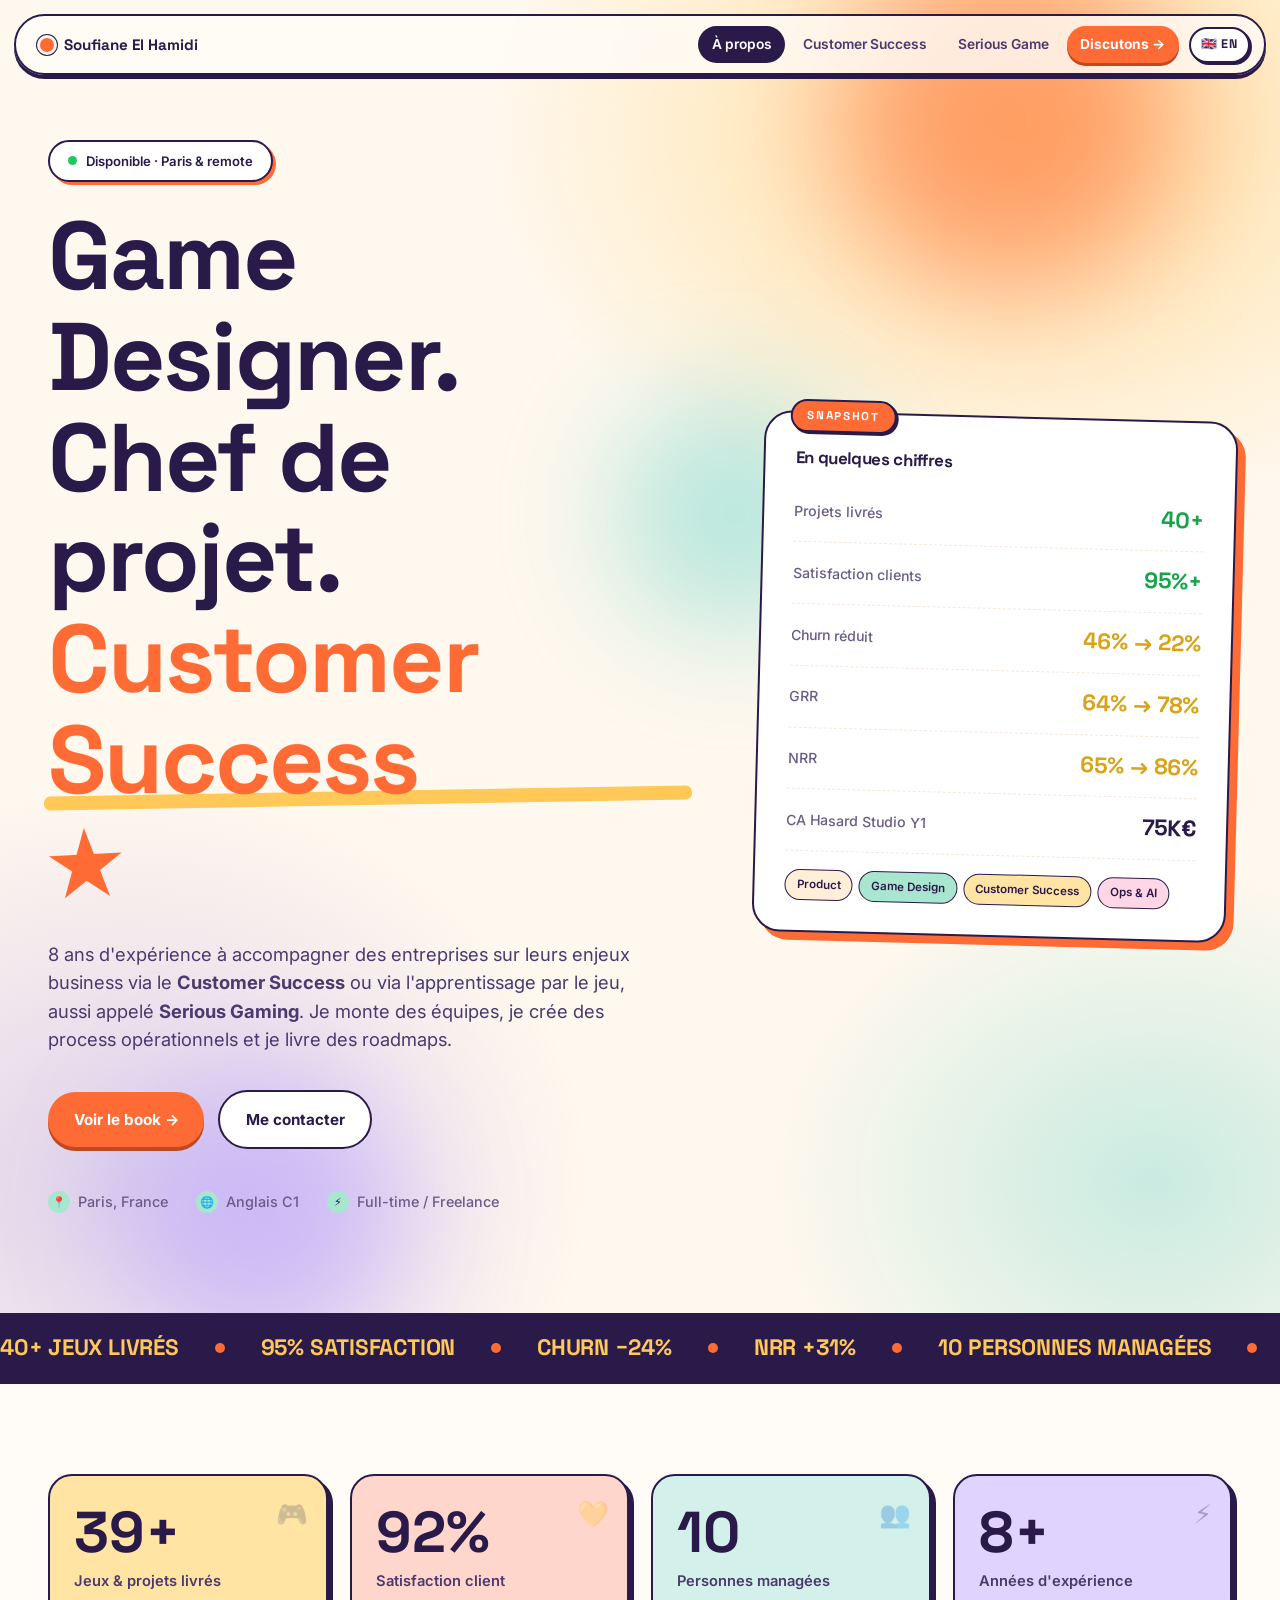
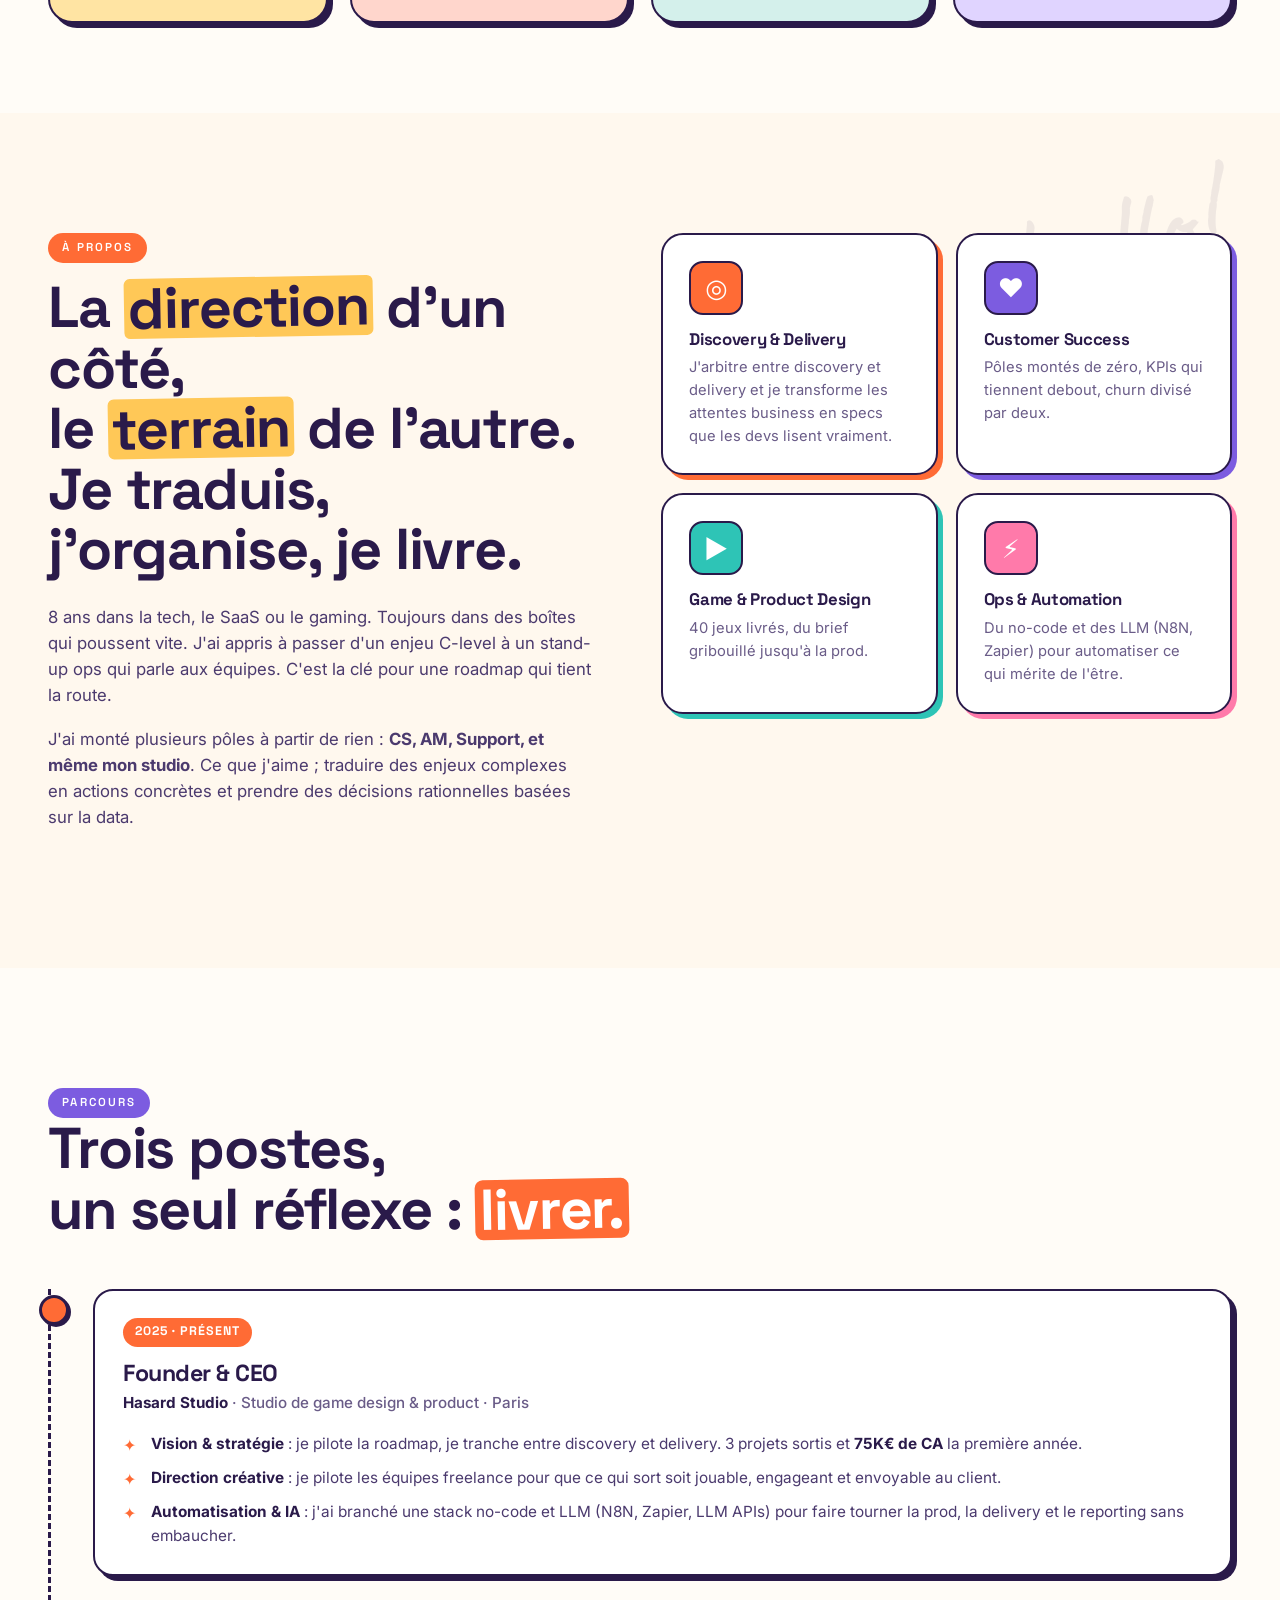
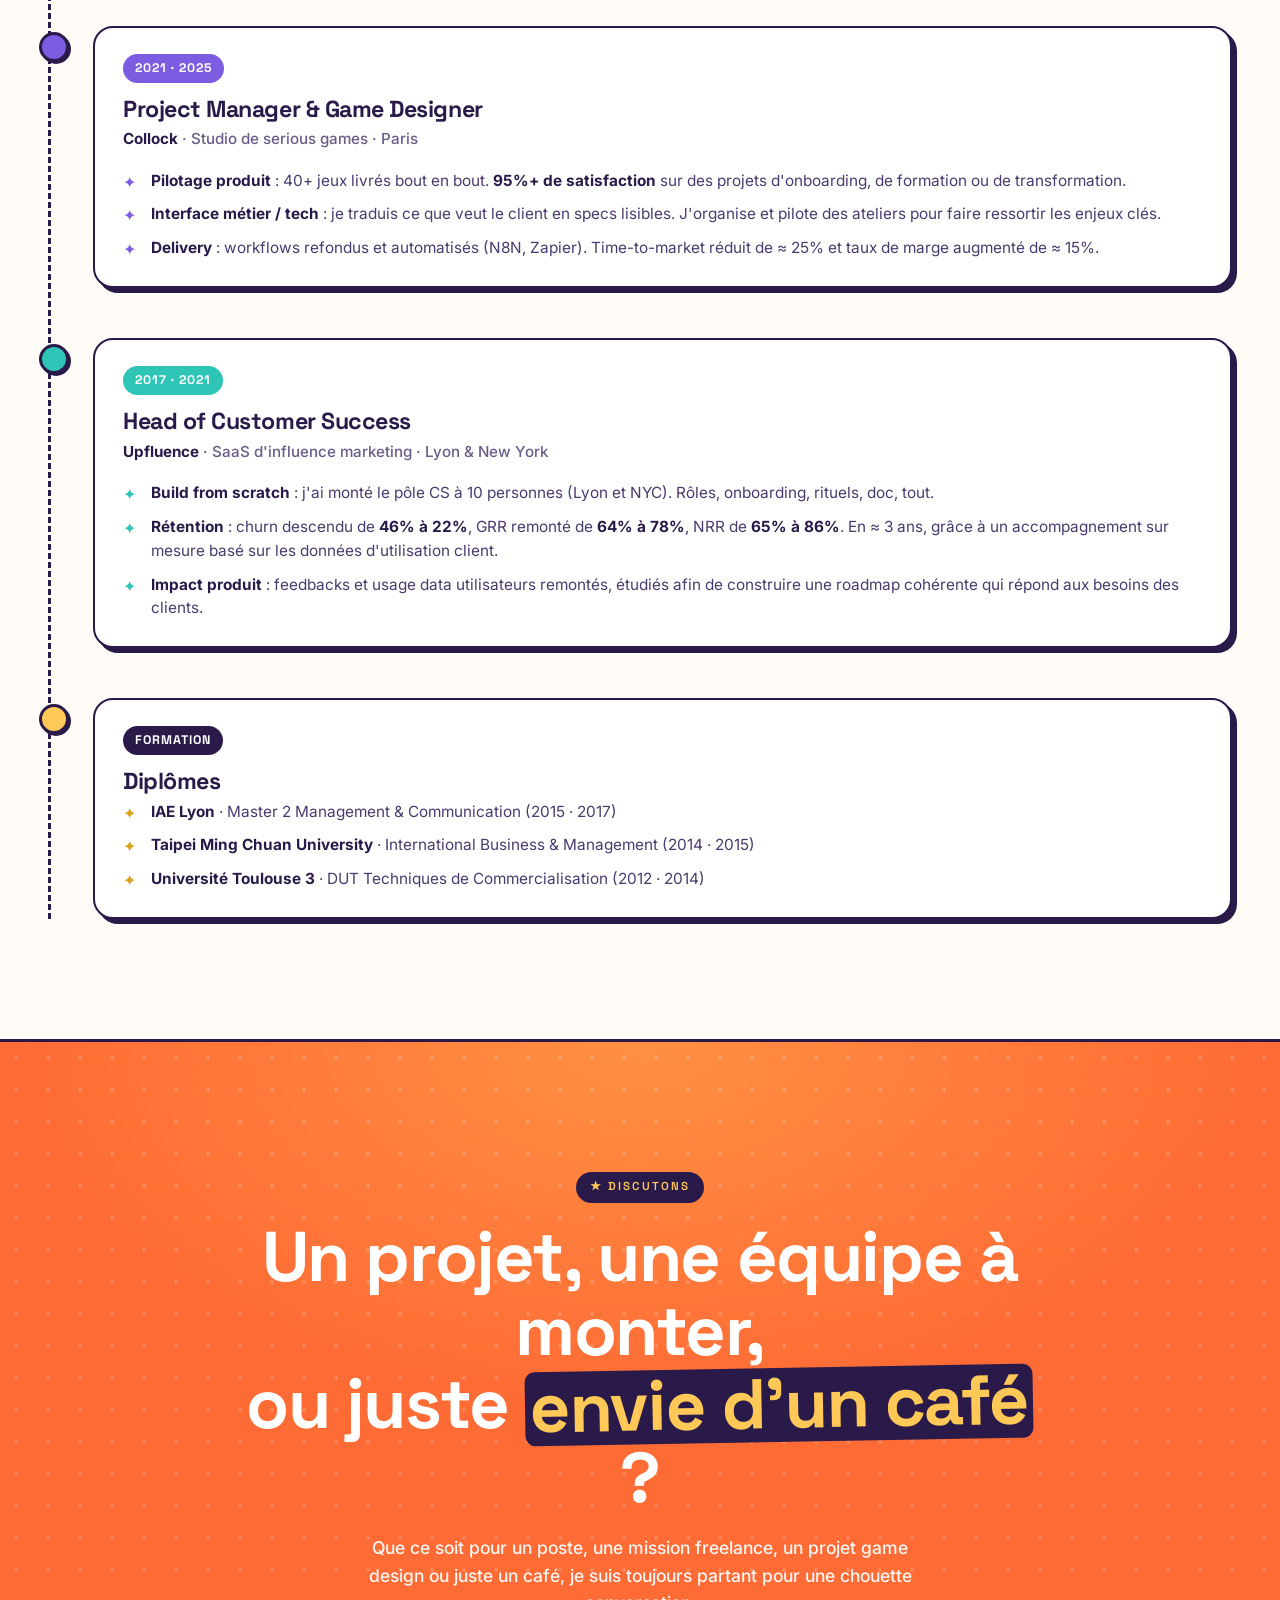
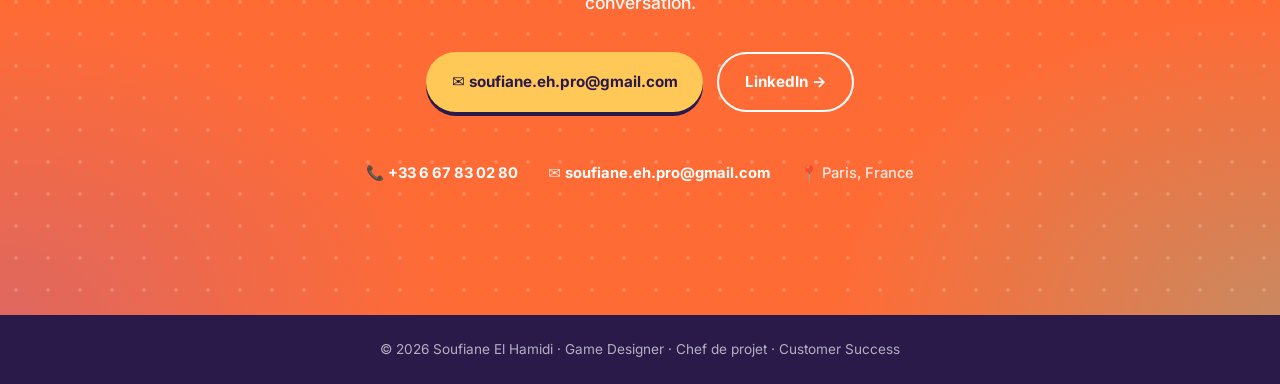
==== index.html @ 29faf833 "first commit" ====
<!doctype html>
<html lang="fr">
<head>
<meta charset="utf-8" />
<meta name="viewport" content="width=device-width,initial-scale=1" />
<title>Soufiane El Hamidi · À propos</title>
<meta name="description" content="8+ ans en environnements tech, SaaS et gaming. Game Designer, Chef de Projet, et expert Customer Success. 40+ jeux livrés, 95%+ de satisfaction." />
<link rel="preconnect" href="https://fonts.googleapis.com">
<link rel="preconnect" href="https://fonts.gstatic.com" crossorigin>
<link href="https://fonts.googleapis.com/css2?family=Space+Grotesk:wght@400;500;600;700&family=Inter:wght@300;400;500;600;700&family=Caveat:wght@500;700&display=swap" rel="stylesheet">
<link rel="stylesheet" href="styles.css">
</head>
<body>

<nav id="nav">
  <a href="index.html" class="nav-logo"><span class="dot"></span> Soufiane El Hamidi</a>
  <button class="nav-burger" id="burger" aria-label="Menu">
    <svg width="22" height="22" viewBox="0 0 24 24" fill="none" stroke="currentColor" stroke-width="2.5" stroke-linecap="round"><path d="M4 6h16M4 12h16M4 18h16"/></svg>
  </button>
  <div class="nav-links" id="navLinks">
    <a class="nav-link active" href="index.html">À propos</a>
    <a class="nav-link" href="customer-success.html">Customer Success</a>
    <a class="nav-link" href="book.html">Serious Game</a>
    <a class="nav-link nav-cta" href="index.html#contact">Discutons →</a>
    <a class="nav-lang" href="en/index.html" title="English version">🇬🇧 EN</a>
  </div>
</nav>

<!-- HERO -->
<section class="hero" id="hero">
  <div class="blob blob-1"></div>
  <div class="blob blob-2"></div>
  <div class="blob blob-3"></div>

  <div class="container">
    <div class="hero-grid">
      <div>
        <span class="badge-live"><span class="pulse"></span> Disponible · Paris &amp; remote</span>
        <h1 class="h-display">
          Game Designer.<br>
          Chef de projet.<br>
          <span class="accent-orange">Customer Success</span> <span class="scribble">★</span>
        </h1>
        <p class="lead">
          8 ans d'expérience à accompagner des entreprises sur leurs enjeux business via le <strong>Customer Success</strong> ou via l'apprentissage par le jeu, aussi appelé <strong>Serious Gaming</strong>.
          Je monte des équipes, je crée des process opérationnels et je livre des roadmaps.
        </p>
        <div class="hero-cta">
          <a class="btn btn-orange" href="book.html">Voir le book →</a>
          <a class="btn btn-ghost" href="#contact">Me contacter</a>
        </div>
        <div class="hero-meta">
          <div><span class="icn">📍</span> Paris, France</div>
          <div><span class="icn">🌐</span> Anglais C1</div>
          <div><span class="icn">⚡</span> Full-time / Freelance</div>
        </div>
      </div>
      <div class="hero-card">
        <span class="ribbon">Snapshot</span>
        <h3>En quelques chiffres</h3>
        <div class="row"><span class="lbl">Projets livrés</span><span class="val">40+</span></div>
        <div class="row"><span class="lbl">Satisfaction clients</span><span class="val">95%+</span></div>
        <div class="row"><span class="lbl">Churn réduit</span><span class="val">46% → 22%</span></div>
        <div class="row"><span class="lbl">GRR</span><span class="val">64% → 78%</span></div>
        <div class="row"><span class="lbl">NRR</span><span class="val">65% → 86%</span></div>
        <div class="row"><span class="lbl">CA Hasard Studio Y1</span><span class="val">75K€</span></div>
        <div class="roles">
          <span>Product</span>
          <span>Game Design</span>
          <span>Customer Success</span>
          <span>Ops &amp; AI</span>
        </div>
      </div>
    </div>
  </div>
</section>

<!-- MARQUEE -->
<div class="marquee">
  <div class="marquee-track">
    <span>40+ JEUX LIVRÉS <span class="dotsep"></span> 95% SATISFACTION <span class="dotsep"></span> CHURN −24% <span class="dotsep"></span> NRR +31% <span class="dotsep"></span> 10 PERSONNES MANAGÉES <span class="dotsep"></span> 75K€ CA Y1 <span class="dotsep"></span></span>
    <span>40+ JEUX LIVRÉS <span class="dotsep"></span> 95% SATISFACTION <span class="dotsep"></span> CHURN −24% <span class="dotsep"></span> NRR +31% <span class="dotsep"></span> 10 PERSONNES MANAGÉES <span class="dotsep"></span> 75K€ CA Y1 <span class="dotsep"></span></span>
  </div>
</div>

<!-- STATS -->
<section class="stats">
  <div class="container">
    <div class="stats-grid">
      <div class="stat reveal">
        <div class="ico-deco">🎮</div>
        <div class="num" data-num="40" data-suffix="+">0</div>
        <div class="lbl">Jeux &amp; projets livrés</div>
      </div>
      <div class="stat reveal">
        <div class="ico-deco">💛</div>
        <div class="num" data-num="95" data-suffix="%">0</div>
        <div class="lbl">Satisfaction client</div>
      </div>
      <div class="stat reveal">
        <div class="ico-deco">👥</div>
        <div class="num" data-num="10">0</div>
        <div class="lbl">Personnes managées</div>
      </div>
      <div class="stat reveal">
        <div class="ico-deco">⚡</div>
        <div class="num" data-num="8" data-suffix="+">0</div>
        <div class="lbl">Années d'expérience</div>
      </div>
    </div>
  </div>
</section>

<!-- ABOUT -->
<section class="about" id="about">
  <div class="shape-deco">hello!</div>
  <div class="container">
    <div class="about-grid">
      <div class="reveal">
        <span class="eyebrow orange">À propos</span>
        <h2 class="h-section">La <span class="hl">direction</span> d'un côté,<br>le <span class="hl">terrain</span> de l'autre. Je traduis, j'organise, je livre.</h2>
        <p>
          8 ans dans la tech, le SaaS ou le gaming. Toujours dans des boîtes qui poussent vite.
          J'ai appris à passer d'un enjeu C-level à un stand-up ops qui parle aux équipes.
          C'est la clé pour une roadmap qui tient la route.
        </p>
        <p>
          J'ai monté plusieurs pôles à partir de rien : <strong>CS, AM, Support, et même mon studio</strong>.
          Ce que j'aime ; traduire des enjeux complexes en actions concrètes et prendre des décisions rationnelles basées sur la data.
        </p>
      </div>
      <div class="about-cards reveal">
        <div class="about-card">
          <div class="icn-wrap">◎</div>
          <h4>Discovery &amp; Delivery</h4>
          <p>J'arbitre entre discovery et delivery et je transforme les attentes business en specs que les devs lisent vraiment.</p>
        </div>
        <div class="about-card">
          <div class="icn-wrap">♥</div>
          <h4>Customer Success</h4>
          <p>Pôles montés de zéro, KPIs qui tiennent debout, churn divisé par deux.</p>
        </div>
        <div class="about-card">
          <div class="icn-wrap">▶</div>
          <h4>Game &amp; Product Design</h4>
          <p>40 jeux livrés, du brief gribouillé jusqu'à la prod.</p>
        </div>
        <div class="about-card">
          <div class="icn-wrap">⚡</div>
          <h4>Ops &amp; Automation</h4>
          <p>Du no-code et des LLM (N8N, Zapier) pour automatiser ce qui mérite de l'être.</p>
        </div>
      </div>
    </div>
  </div>
</section>

<!-- PARCOURS -->
<section class="xp" id="xp">
  <div class="container">
    <span class="eyebrow purple">Parcours</span>
    <h2 class="h-section">Trois postes,<br>un seul réflexe : <span class="hl">livrer.</span></h2>

    <div class="timeline" style="margin-top:50px">
      <div class="tl-item reveal">
        <div class="tl-card">
          <div class="date">2025 · Présent</div>
          <h3>Founder &amp; CEO</h3>
          <div class="company"><strong>Hasard Studio</strong> · Studio de game design &amp; product · Paris</div>
          <ul class="tl-bullets">
            <li><strong>Vision &amp; stratégie</strong> : je pilote la roadmap, je tranche entre discovery et delivery. 3 projets sortis et <strong>75K€ de CA</strong> la première année.</li>
            <li><strong>Direction créative</strong> : je pilote les équipes freelance pour que ce qui sort soit jouable, engageant et envoyable au client.</li>
            <li><strong>Automatisation &amp; IA</strong> : j'ai branché une stack no-code et LLM (N8N, Zapier, LLM APIs) pour faire tourner la prod, la delivery et le reporting sans embaucher.</li>
          </ul>
        </div>
      </div>

      <div class="tl-item reveal">
        <div class="tl-card">
          <div class="date">2021 · 2025</div>
          <h3>Project Manager &amp; Game Designer</h3>
          <div class="company"><strong>Collock</strong> · Studio de serious games · Paris</div>
          <ul class="tl-bullets">
            <li><strong>Pilotage produit</strong> : 40+ jeux livrés bout en bout. <strong>95%+ de satisfaction</strong> sur des projets d'onboarding, de formation ou de transformation.</li>
            <li><strong>Interface métier / tech</strong> : je traduis ce que veut le client en specs lisibles. J'organise et pilote des ateliers pour faire ressortir les enjeux clés.</li>
            <li><strong>Delivery</strong> : workflows refondus et automatisés (N8N, Zapier). Time-to-market réduit de ≈ 25% et taux de marge augmenté de ≈ 15%.</li>
          </ul>
        </div>
      </div>

      <div class="tl-item reveal">
        <div class="tl-card">
          <div class="date">2017 · 2021</div>
          <h3>Head of Customer Success</h3>
          <div class="company"><strong>Upfluence</strong> · SaaS d'influence marketing · Lyon &amp; New York</div>
          <ul class="tl-bullets">
            <li><strong>Build from scratch</strong> : j'ai monté le pôle CS à 10 personnes (Lyon et NYC). Rôles, onboarding, rituels, doc, tout.</li>
            <li><strong>Rétention</strong> : churn descendu de <strong>46% à 22%</strong>, GRR remonté de <strong>64% à 78%</strong>, NRR de <strong>65% à 86%</strong>. En ≈ 3 ans, grâce à un accompagnement sur mesure basé sur les données d'utilisation client.</li>
            <li><strong>Impact produit</strong> : feedbacks et usage data utilisateurs remontés, étudiés afin de construire une roadmap cohérente qui répond aux besoins des clients.</li>
          </ul>
        </div>
      </div>

      <div class="tl-item reveal">
        <div class="tl-card">
          <div class="date">Formation</div>
          <h3>Diplômes</h3>
          <ul class="tl-bullets">
            <li><strong>IAE Lyon</strong> · Master 2 Management &amp; Communication (2015 · 2017)</li>
            <li><strong>Taipei Ming Chuan University</strong> · International Business &amp; Management (2014 · 2015)</li>
            <li><strong>Université Toulouse 3</strong> · DUT Techniques de Commercialisation (2012 · 2014)</li>
          </ul>
        </div>
      </div>
    </div>
  </div>
</section>

<!-- DISCUTONS -->
<section class="contact" id="contact">
  <div class="container">
    <span class="eyebrow">★ Discutons</span>
    <h2>Un projet, une équipe à monter,<br>ou juste <span class="accent">envie d'un café</span> ?</h2>
    <p>
      Que ce soit pour un poste, une mission freelance, un projet game design ou juste un café, je suis toujours partant pour une chouette conversation.
    </p>
    <div class="contact-actions">
      <a class="btn btn-yellow" href="mailto:soufiane.eh.pro@gmail.com">✉ soufiane.eh.pro@gmail.com</a>
      <a class="btn btn-ghost" href="https://linkedin.com/in/soufianeelhamidi" target="_blank" rel="noopener">LinkedIn →</a>
    </div>
    <div class="contact-info">
      <div>📞 <a href="tel:+33667830280">+33 6 67 83 02 80</a></div>
      <div>✉ <a href="mailto:soufiane.eh.pro@gmail.com">soufiane.eh.pro@gmail.com</a></div>
      <div>📍 Paris, France</div>
    </div>
  </div>
</section>

<footer>
  © 2026 Soufiane El Hamidi · Game Designer · Chef de projet · Customer Success
</footer>

<script src="main.js"></script>
</body>
</html>
---- styles.css ----
:root{
  --orange:#FF6B35;
  --orange-soft:#FF9558;
  --coral:#FF7AAA;
  --yellow:#FFC857;
  --yellow-soft:#FFE4A3;
  --yellow-deep:#D9A317;
  --teal:#2EC4B6;
  --teal-bright:#4ECDC4;
  --green:#22C55E;
  --green-deep:#16A34A;
  --purple:#7C5CE0;
  --purple-soft:#B49EFF;
  --mint:#A8E6CF;
  --ink:#2A1A4A;
  --ink-2:#4B3A6E;
  --ink-3:#6A5C88;
  --cream:#FFF8EE;
  --cream-2:#FFEFD8;
  --paper:#FFFCF7;
  --line:#F2E8D8;
  --shadow-sm:0 6px 20px -8px rgba(255,107,53,.25);
  --shadow:0 24px 60px -18px rgba(124,92,224,.28);
  --shadow-lg:0 40px 90px -20px rgba(42,26,74,.18);
  --radius:22px;
}
*{box-sizing:border-box}
html,body{margin:0;padding:0}
html{scroll-behavior:smooth}
body{
  font-family:'Inter',system-ui,sans-serif;
  background:var(--cream);
  color:var(--ink);
  line-height:1.55;
  overflow-x:hidden;
}
img{max-width:100%;display:block}
a{color:inherit;text-decoration:none}
h1,h2,h3,h4{font-family:'Space Grotesk',sans-serif;font-weight:700;letter-spacing:-.02em;line-height:1.05;margin:0}
.h-display{font-size:clamp(2.6rem,7.5vw,6rem);font-weight:700}
.h-section{font-size:clamp(2rem,4.6vw,3.6rem);font-weight:700}
.handwritten{font-family:'Caveat',cursive;font-weight:700;letter-spacing:0}
.eyebrow{
  display:inline-flex;align-items:center;gap:.55rem;
  padding:.4rem .9rem;border-radius:999px;
  background:var(--ink);color:var(--yellow);
  font-family:'Space Grotesk',sans-serif;font-weight:600;
  font-size:.72rem;letter-spacing:.18em;text-transform:uppercase;
}
.eyebrow.orange{background:var(--orange);color:#fff}
.eyebrow.teal{background:var(--teal);color:#fff}
.eyebrow.purple{background:var(--purple);color:#fff}
.eyebrow.green{background:var(--green);color:#fff}
.container{max-width:1240px;margin:0 auto;padding:0 28px;position:relative}
section{padding:120px 0;position:relative}
.btn{
  display:inline-flex;align-items:center;gap:.6rem;
  padding:1rem 1.6rem;border-radius:999px;
  font-weight:700;font-size:.95rem;
  transition:transform .25s cubic-bezier(.34,1.56,.64,1),box-shadow .25s;
  cursor:pointer;border:none;font-family:inherit;
}
.btn-primary{background:var(--ink);color:#fff}
.btn-primary:hover{transform:translate(-2px,-3px);box-shadow:6px 6px 0 var(--orange)}
.btn-orange{background:var(--orange);color:#fff;box-shadow:0 4px 0 #C04A1F}
.btn-orange:hover{transform:translateY(-3px);box-shadow:0 7px 0 #C04A1F}
.btn-yellow{background:var(--yellow);color:var(--ink);box-shadow:0 4px 0 #D9A636}
.btn-yellow:hover{transform:translateY(-3px);box-shadow:0 7px 0 #D9A636}
.btn-ghost{background:#fff;border:2px solid var(--ink);color:var(--ink)}
.btn-ghost:hover{background:var(--ink);color:#fff;transform:translate(-2px,-3px);box-shadow:6px 6px 0 var(--yellow)}

/* === NAV === */
nav{
  position:fixed;top:14px;left:14px;right:14px;z-index:50;
  display:flex;justify-content:space-between;align-items:center;
  padding:10px 14px 10px 24px;
  background:rgba(255,252,247,.8);
  backdrop-filter:blur(14px);
  border:2px solid var(--ink);
  border-radius:999px;
  box-shadow:0 4px 0 var(--ink);
  transition:all .25s ease;
}
.nav-logo{
  display:flex;align-items:center;gap:.6rem;
  font-family:'Space Grotesk',sans-serif;font-weight:700;font-size:.95rem;
  color:var(--ink);
}
.nav-logo .dot{
  width:14px;height:14px;border-radius:50%;
  background:var(--orange);
  box-shadow:0 0 0 3px var(--cream),0 0 0 4px var(--ink);
  animation:wobble 3s ease-in-out infinite;
}
@keyframes wobble{0%,100%{transform:rotate(0)}50%{transform:rotate(20deg) scale(1.1)}}
.nav-links{display:flex;gap:4px;align-items:center}
.nav-link{
  color:var(--ink-2);font-size:.86rem;font-weight:600;
  padding:.5rem .85rem;border-radius:999px;transition:all .2s;
}
.nav-link:hover{color:var(--ink);background:var(--yellow-soft)}
.nav-link.active{background:var(--ink);color:#fff}
.nav-link.active:hover{background:var(--ink);color:#fff}
.nav-cta{
  background:var(--orange) !important;color:#fff !important;
  box-shadow:0 3px 0 #C04A1F;font-weight:700;
}
.nav-cta:hover{transform:translateY(-2px);box-shadow:0 5px 0 #C04A1F;background:var(--orange) !important}
.nav-lang{
  margin-left:6px;padding:.4rem .65rem;border-radius:999px;
  background:#fff;border:2px solid var(--ink);
  font-family:'Space Grotesk',sans-serif;font-size:.78rem;font-weight:700;color:var(--ink);
  display:inline-flex;align-items:center;gap:.35rem;
  box-shadow:2px 2px 0 var(--ink);
  transition:all .2s ease;letter-spacing:.05em;
}
.nav-lang:hover{transform:translate(-1px,-2px);box-shadow:3px 3px 0 var(--ink);background:var(--yellow)}
.nav-burger{display:none;background:var(--yellow);border:2px solid var(--ink);color:var(--ink);cursor:pointer;padding:6px 8px;border-radius:10px}
@media(max-width:920px){
  .nav-links{
    position:absolute;top:calc(100% + 10px);left:0;right:0;
    background:#fff;flex-direction:column;align-items:stretch;
    padding:14px;gap:4px;border:2px solid var(--ink);border-radius:20px;
    transform:translateY(-12px);opacity:0;pointer-events:none;
    transition:all .25s ease;box-shadow:0 4px 0 var(--ink);
  }
  .nav-links.open{transform:none;opacity:1;pointer-events:auto}
  .nav-burger{display:block}
}

/* === HERO === */
.hero{
  min-height:100vh;
  background:
    radial-gradient(ellipse 70% 50% at 80% 10%,rgba(255,200,87,.55),transparent 60%),
    radial-gradient(ellipse 60% 50% at 10% 90%,rgba(124,92,224,.25),transparent 60%),
    radial-gradient(ellipse 50% 40% at 90% 90%,rgba(78,205,196,.3),transparent 60%),
    var(--cream);
  display:flex;align-items:center;
  position:relative;overflow:hidden;
  padding:140px 0 100px;
}
.hero.compact{min-height:auto;padding:160px 0 80px}
.hero .blob{
  position:absolute;border-radius:50%;
  filter:blur(60px);opacity:.55;
  animation:floatY 12s ease-in-out infinite;
}
.hero .blob-1{width:340px;height:340px;background:var(--orange);top:-50px;right:8%}
.hero .blob-2{width:280px;height:280px;background:var(--purple-soft);bottom:-40px;left:10%;animation-delay:-6s}
.hero .blob-3{width:240px;height:240px;background:var(--teal-bright);top:30%;left:48%;animation-delay:-3s;opacity:.4}
@keyframes floatY{0%,100%{transform:translate(0,0) scale(1)}50%{transform:translate(30px,-40px) scale(1.1)}}

.hero-grid{
  display:grid;grid-template-columns:1.35fr 1fr;gap:70px;align-items:center;
  position:relative;z-index:2;
}
.hero-narrow{position:relative;z-index:2;max-width:780px}
.hero-narrow h1{margin:18px 0 22px}
.badge-live{
  display:inline-flex;align-items:center;gap:.6rem;
  padding:.55rem 1.1rem;border-radius:999px;
  background:#fff;border:2px solid var(--ink);
  font-size:.82rem;font-weight:600;color:var(--ink);
  box-shadow:3px 3px 0 var(--orange);
}
.badge-live .pulse{
  width:9px;height:9px;border-radius:50%;background:#22C55E;
  box-shadow:0 0 0 0 rgba(34,197,94,.7);animation:pulse 2s infinite;
}
@keyframes pulse{
  0%{box-shadow:0 0 0 0 rgba(34,197,94,.7)}
  70%{box-shadow:0 0 0 12px rgba(34,197,94,0)}
  100%{box-shadow:0 0 0 0 rgba(34,197,94,0)}
}
.hero h1{margin:24px 0 28px;color:var(--ink)}
.hero h1 .accent-orange{color:var(--orange);position:relative;display:inline-block}
.hero h1 .accent-orange::after{
  content:"";position:absolute;left:-4px;right:-4px;bottom:6px;height:14px;
  background:var(--yellow);z-index:-1;border-radius:6px;
  transform:rotate(-1deg);
}
.hero h1 .accent-teal{color:var(--teal);position:relative;display:inline-block}
.hero h1 .accent-teal::after{
  content:"";position:absolute;left:-4px;right:-4px;bottom:6px;height:14px;
  background:var(--mint);z-index:-1;border-radius:6px;transform:rotate(-1deg);
}
.hero h1 .accent-purple{
  background:linear-gradient(120deg,var(--purple),var(--coral));
  -webkit-background-clip:text;background-clip:text;color:transparent;
}
.hero h1 .scribble{
  display:inline-block;font-family:'Caveat',cursive;font-weight:700;
  color:var(--orange);transform:rotate(-3deg);font-size:.85em;
}
.hero p.lead{
  font-size:1.15rem;color:var(--ink-2);max-width:600px;margin:0 0 36px;
  font-weight:400;
}
.hero-cta{display:flex;gap:14px;flex-wrap:wrap;align-items:center}
.hero-meta{
  margin-top:42px;display:flex;gap:28px;flex-wrap:wrap;
  color:var(--ink-3);font-size:.9rem;font-weight:500;
}
.hero-meta div{display:flex;align-items:center;gap:.5rem}
.hero-meta .icn{
  width:22px;height:22px;border-radius:50%;
  display:inline-flex;align-items:center;justify-content:center;
  background:var(--mint);color:var(--ink);font-size:.7rem;
}

.hero-card{
  position:relative;
  background:#fff;
  border:2.5px solid var(--ink);
  border-radius:28px;padding:30px;
  box-shadow:8px 8px 0 var(--orange);
  transform:rotate(1.5deg);
  transition:transform .35s ease;
}
.hero-card:hover{transform:rotate(0deg) translateY(-4px)}
.hero-card .ribbon{
  position:absolute;top:-14px;left:24px;
  background:var(--orange);color:#fff;
  padding:.35rem .9rem;border-radius:999px;
  font-family:'Space Grotesk',sans-serif;font-weight:700;font-size:.72rem;
  letter-spacing:.15em;text-transform:uppercase;
  border:2px solid var(--ink);
  box-shadow:2px 2px 0 var(--ink);
}
.hero-card h3{color:var(--ink);font-size:1.05rem;margin-bottom:14px;margin-top:6px}
.hero-card .row{
  display:flex;justify-content:space-between;align-items:center;
  padding:13px 0;border-bottom:1.5px dashed var(--line);
}
.hero-card .row:last-child{border-bottom:none}
.hero-card .row .lbl{color:var(--ink-3);font-size:.88rem;font-weight:500}
.hero-card .row .val{
  font-family:'Space Grotesk',sans-serif;font-weight:700;font-size:1.4rem;
  color:var(--ink);
}
/* Snapshot rows: 3=Projets(green), 4=Satisfaction(green), 5=Churn(yellow), 6=GRR(yellow), 7=NRR(yellow), 8=CA(ink) */
.hero-card .row:nth-child(3) .val{color:var(--green-deep)}
.hero-card .row:nth-child(4) .val{color:var(--green-deep)}
.hero-card .row:nth-child(5) .val{color:var(--yellow-deep)}
.hero-card .row:nth-child(6) .val{color:var(--yellow-deep)}
.hero-card .row:nth-child(7) .val{color:var(--yellow-deep)}
.hero-card .row:nth-child(8) .val{color:var(--ink)}
.hero-card .roles{
  display:flex;flex-wrap:wrap;gap:6px;margin-top:18px;
}
.hero-card .roles span{
  font-size:.72rem;padding:.35rem .7rem;border-radius:999px;
  background:var(--cream-2);color:var(--ink);font-weight:600;
  border:1.5px solid var(--ink);
}
.hero-card .roles span:nth-child(2){background:var(--mint)}
.hero-card .roles span:nth-child(3){background:var(--yellow-soft)}
.hero-card .roles span:nth-child(4){background:#FFD6E5}

@media(max-width:880px){
  .hero-grid{grid-template-columns:1fr;gap:50px}
  .hero-card{transform:none}
}

/* === MARQUEE === */
.marquee{
  background:var(--ink);color:var(--yellow);
  border-top:2.5px solid var(--ink);border-bottom:2.5px solid var(--ink);
  overflow:hidden;padding:16px 0;
  font-family:'Space Grotesk',sans-serif;font-weight:700;font-size:1.4rem;
  letter-spacing:-.01em;
}
.marquee-track{
  display:flex;gap:40px;white-space:nowrap;
  animation:scroll 30s linear infinite;
  will-change:transform;
}
@media(max-width:780px){
  .marquee{font-size:1.05rem;padding:12px 0}
  .marquee-track{animation-duration:14s;gap:24px}
  .marquee span{gap:24px}
}
@media(max-width:480px){
  .marquee-track{animation-duration:10s}
}
.marquee span{display:inline-flex;align-items:center;gap:36px}
.marquee .dotsep{
  width:10px;height:10px;border-radius:50%;background:var(--orange);
  display:inline-block;flex-shrink:0;
}
@keyframes scroll{0%{transform:translateX(0)}100%{transform:translateX(-50%)}}

/* === STATS === */
.stats{background:var(--paper);padding:90px 0;position:relative}
.stats-grid{display:grid;grid-template-columns:repeat(4,1fr);gap:22px}
.stat{
  background:#fff;
  border:2.5px solid var(--ink);
  border-radius:24px;
  padding:28px 24px;
  position:relative;
  transition:transform .3s cubic-bezier(.34,1.56,.64,1);
  box-shadow:5px 5px 0 var(--ink);
}
.stat:nth-child(1){background:#FFE4A3}
.stat:nth-child(2){background:#FFD6CC;box-shadow:5px 5px 0 var(--ink)}
.stat:nth-child(3){background:#D4F0EB}
.stat:nth-child(4){background:#E0D4FF}
.stat:hover{transform:translate(-3px,-5px) rotate(-1deg);box-shadow:8px 8px 0 var(--ink)}
.stat .num{
  font-family:'Space Grotesk',sans-serif;font-weight:700;
  font-size:clamp(2.6rem,4.8vw,3.6rem);line-height:1;color:var(--ink);
}
.stat .lbl{margin-top:8px;color:var(--ink-2);font-size:.92rem;font-weight:600}
.stat .ico-deco{position:absolute;top:18px;right:18px;font-size:1.6rem;opacity:.3}
@media(max-width:780px){.stats-grid{grid-template-columns:repeat(2,1fr)}}

/* === ABOUT === */
.about{background:var(--cream);position:relative}
.about .shape-deco{
  position:absolute;font-size:8rem;opacity:.07;
  font-family:'Caveat',cursive;color:var(--ink);
  top:30px;right:5%;transform:rotate(-15deg);pointer-events:none;
}
.about-grid{
  display:grid;grid-template-columns:1fr 1.05fr;gap:70px;align-items:start;
  position:relative;
}
.about-grid h2{margin:14px 0 24px}
.about-grid h2 .hl{
  background:var(--yellow);padding:0 .25rem;border-radius:6px;
  display:inline-block;transform:rotate(-1deg);
}
.about-grid p{color:var(--ink-2);font-size:1.05rem;margin:0 0 18px}
.about-grid .quote{
  margin-top:30px;padding:26px 28px;
  background:#fff;border-radius:var(--radius);
  border:2.5px solid var(--ink);
  box-shadow:6px 6px 0 var(--purple);
  font-family:'Caveat',cursive;font-size:1.5rem;font-weight:500;color:var(--ink);
  line-height:1.3;position:relative;
}
.about-grid .quote::before{
  content:'"';position:absolute;top:-20px;left:18px;
  font-size:5rem;color:var(--orange);font-family:Georgia,serif;line-height:1;
}
.about-cards{display:grid;grid-template-columns:repeat(2,1fr);gap:18px}
.about-card{
  background:#fff;padding:26px;border-radius:var(--radius);
  border:2.5px solid var(--ink);
  transition:all .3s cubic-bezier(.34,1.56,.64,1);cursor:default;
  box-shadow:5px 5px 0 var(--ink);
}
.about-card:nth-child(1){box-shadow:5px 5px 0 var(--orange)}
.about-card:nth-child(2){box-shadow:5px 5px 0 var(--purple)}
.about-card:nth-child(3){box-shadow:5px 5px 0 var(--teal)}
.about-card:nth-child(4){box-shadow:5px 5px 0 var(--coral)}
.about-card:hover{transform:translate(-3px,-5px) rotate(-1deg)}
.about-card:nth-child(2):hover,.about-card:nth-child(4):hover{transform:translate(-3px,-5px) rotate(1deg)}
.about-card .icn-wrap{
  width:54px;height:54px;border-radius:14px;
  display:flex;align-items:center;justify-content:center;color:#fff;
  margin-bottom:16px;font-size:1.6rem;font-weight:700;
  border:2px solid var(--ink);
}
.about-card:nth-child(1) .icn-wrap{background:var(--orange)}
.about-card:nth-child(2) .icn-wrap{background:var(--purple)}
.about-card:nth-child(3) .icn-wrap{background:var(--teal)}
.about-card:nth-child(4) .icn-wrap{background:var(--coral)}
.about-card h4{font-family:'Space Grotesk',sans-serif;font-size:1.05rem;margin:0 0 8px;color:var(--ink)}
.about-card p{font-size:.92rem;color:var(--ink-3);margin:0}
@media(max-width:880px){.about-grid{grid-template-columns:1fr;gap:40px}}

/* === CUSTOMER SUCCESS === */
.cs{
  background:var(--orange);
  position:relative;overflow:hidden;
  border-top:3px solid var(--ink);border-bottom:3px solid var(--ink);
}
.cs::before{
  content:"";position:absolute;inset:0;
  background-image:radial-gradient(rgba(255,255,255,.15) 2px,transparent 2px);
  background-size:30px 30px;
  pointer-events:none;
}
.cs .container{position:relative;z-index:2}
.cs .eyebrow{background:var(--ink);color:var(--yellow)}
.cs h2{color:#fff;max-width:780px;margin:14px 0 26px}
.cs h2 .accent{
  display:inline-block;
  background:var(--ink);color:var(--yellow);
  padding:0 .35rem;border-radius:8px;transform:rotate(-1.5deg);
}
.cs > .container > p.lead{
  color:rgba(255,255,255,.92);font-size:1.1rem;max-width:680px;margin-bottom:50px;
  font-weight:500;
}
.cs-grid{display:grid;grid-template-columns:1.05fr 1fr;gap:40px;align-items:center}
.cs-stats{display:grid;grid-template-columns:repeat(2,1fr);gap:16px}
.cs-stat{
  background:#fff;
  border:2.5px solid var(--ink);
  border-radius:20px;padding:24px;
  transition:all .3s cubic-bezier(.34,1.56,.64,1);
  box-shadow:5px 5px 0 var(--ink);
}
.cs-stat:nth-child(2){background:var(--yellow)}
.cs-stat:nth-child(3){background:var(--mint)}
.cs-stat:nth-child(4){background:#FFD6E5}
.cs-stat:hover{transform:translate(-3px,-5px) rotate(-1deg)}
.cs-stat .num{
  font-family:'Space Grotesk',sans-serif;font-weight:700;font-size:2.4rem;
  color:var(--ink);line-height:1;
}
.cs-stat .lbl{margin-top:8px;color:var(--ink);font-size:.92rem;font-weight:700}
.cs-stat .sub{margin-top:4px;color:var(--ink-2);font-size:.78rem;font-weight:500}

.cs-pillars{display:flex;flex-direction:column;gap:12px}
.cs-pillar{
  background:#fff;border:2.5px solid var(--ink);
  border-radius:18px;padding:18px 22px;
  display:flex;gap:14px;align-items:flex-start;
  transition:all .3s ease;
  box-shadow:4px 4px 0 var(--ink);
}
.cs-pillar:hover{transform:translateX(4px) translateY(-2px);box-shadow:6px 6px 0 var(--ink)}
.cs-pillar .step{
  flex-shrink:0;width:42px;height:42px;border-radius:12px;
  background:var(--ink);color:var(--yellow);
  display:flex;align-items:center;justify-content:center;
  font-family:'Space Grotesk',sans-serif;font-weight:700;font-size:1rem;
}
.cs-pillar:nth-child(1) .step{background:var(--orange);color:#fff}
.cs-pillar:nth-child(2) .step{background:var(--purple);color:#fff}
.cs-pillar:nth-child(3) .step{background:var(--teal);color:#fff}
.cs-pillar:nth-child(4) .step{background:var(--coral);color:#fff}
.cs-pillar h4{font-family:'Space Grotesk',sans-serif;font-size:1.05rem;color:var(--ink);margin:0 0 4px}
.cs-pillar p{font-size:.88rem;color:var(--ink-2);margin:0}
@media(max-width:880px){.cs-grid{grid-template-columns:1fr}}

/* === EXPERIENCE === */
.xp{background:var(--paper);position:relative}
.xp h2{margin-bottom:50px}
.xp h2 .hl{
  background:var(--orange);color:#fff;padding:0 .3rem;border-radius:8px;
  display:inline-block;transform:rotate(-1deg);
}
.timeline{
  position:relative;
  padding-left:42px;
  border-left:3px dashed var(--ink);
}
.tl-item{position:relative;padding-bottom:50px}
.tl-item:last-child{padding-bottom:0}
.tl-item::before{
  content:"";position:absolute;left:-54px;top:6px;
  width:24px;height:24px;border-radius:50%;
  background:var(--orange);border:3px solid var(--ink);
  z-index:2;
  box-shadow:2px 2px 0 var(--ink);
}
.tl-item:nth-child(1)::before{background:var(--orange)}
.tl-item:nth-child(2)::before{background:var(--purple)}
.tl-item:nth-child(3)::before{background:var(--teal)}
.tl-item:nth-child(4)::before{background:var(--yellow)}
.tl-card{
  background:#fff;border:2.5px solid var(--ink);
  border-radius:20px;padding:26px 28px;
  box-shadow:5px 5px 0 var(--ink);
  transition:transform .3s ease;
}
.tl-item:hover .tl-card{transform:translate(-2px,-3px)}
.tl-item .date{
  display:inline-block;
  font-family:'Space Grotesk',sans-serif;font-weight:700;font-size:.78rem;
  color:#fff;letter-spacing:.08em;text-transform:uppercase;
  background:var(--ink);padding:.3rem .75rem;border-radius:999px;
  margin-bottom:14px;
}
.tl-item:nth-child(1) .date{background:var(--orange)}
.tl-item:nth-child(2) .date{background:var(--purple)}
.tl-item:nth-child(3) .date{background:var(--teal)}
.tl-item h3{font-size:1.45rem;margin-bottom:6px;color:var(--ink)}
.tl-item .company{color:var(--ink-3);font-size:.95rem;margin-bottom:18px;font-weight:500}
.tl-item .company strong{color:var(--ink);font-weight:700}
.tl-bullets{list-style:none;padding:0;margin:0;display:grid;gap:10px}
.tl-bullets li{padding-left:28px;position:relative;color:var(--ink-2);font-size:.96rem}
.tl-bullets li::before{
  content:"✦";position:absolute;left:0;top:1px;
  color:var(--orange);font-weight:700;font-size:1rem;
}
.tl-item:nth-child(2) .tl-bullets li::before{color:var(--purple)}
.tl-item:nth-child(3) .tl-bullets li::before{color:var(--teal)}
.tl-item:nth-child(4) .tl-bullets li::before{color:var(--yellow-deep)}
.tl-bullets li strong{color:var(--ink);font-weight:700}

/* === SKILLS === */
.skills{background:var(--cream);position:relative}
.skills-cat{display:grid;grid-template-columns:repeat(3,1fr);gap:22px;margin-top:44px}
.skills-cat.two{grid-template-columns:repeat(2,1fr)}
.skill-card{
  background:#fff;padding:30px;border-radius:24px;
  border:2.5px solid var(--ink);
  transition:all .35s cubic-bezier(.34,1.56,.64,1);
  position:relative;overflow:hidden;
  box-shadow:5px 5px 0 var(--ink);
}
.skill-card:nth-child(1){box-shadow:5px 5px 0 var(--orange)}
.skill-card:nth-child(2){box-shadow:5px 5px 0 var(--purple)}
.skill-card:nth-child(3){box-shadow:5px 5px 0 var(--teal)}
.skill-card:hover{transform:translate(-3px,-5px) rotate(-.7deg)}
.skill-card:nth-child(2):hover{transform:translate(-3px,-5px) rotate(.7deg)}
.skill-card .ico{
  width:58px;height:58px;border-radius:16px;
  display:flex;align-items:center;justify-content:center;
  margin-bottom:18px;color:#fff;font-size:1.7rem;font-weight:700;
  border:2px solid var(--ink);
}
.skill-card:nth-child(1) .ico{background:var(--orange)}
.skill-card:nth-child(2) .ico{background:var(--purple)}
.skill-card:nth-child(3) .ico{background:var(--teal)}
.skill-card h3{font-size:1.2rem;margin-bottom:14px;color:var(--ink)}
.skills-list{display:flex;flex-wrap:wrap;gap:7px}
.skills-list span{
  font-size:.82rem;padding:.42rem .8rem;border-radius:8px;
  background:var(--cream-2);color:var(--ink);font-weight:600;
  border:1.5px solid var(--ink);
  transition:all .2s ease;cursor:default;
}
.skills-list span:hover{transform:translateY(-2px) rotate(-2deg)}
.skill-card:nth-child(1) .skills-list span:hover{background:var(--orange);color:#fff}
.skill-card:nth-child(2) .skills-list span:hover{background:var(--purple);color:#fff}
.skill-card:nth-child(3) .skills-list span:hover{background:var(--teal);color:#fff}
@media(max-width:880px){.skills-cat,.skills-cat.two{grid-template-columns:1fr}}

/* === TOOLS === */
.tools{background:var(--paper)}
.tools-grid{display:grid;grid-template-columns:repeat(6,1fr);gap:14px;margin-top:40px}
.tool{
  aspect-ratio:1.3;
  background:#fff;border:2px solid var(--ink);border-radius:18px;
  display:flex;flex-direction:column;align-items:center;justify-content:center;
  font-family:'Space Grotesk',sans-serif;font-weight:600;font-size:.85rem;
  color:var(--ink);transition:all .3s cubic-bezier(.34,1.56,.64,1);cursor:default;
  text-align:center;padding:8px;
  box-shadow:3px 3px 0 var(--ink);
}
.tool:nth-child(6n+1):hover{background:var(--orange);color:#fff;transform:translate(-2px,-3px) rotate(-2deg)}
.tool:nth-child(6n+2):hover{background:var(--yellow);transform:translate(-2px,-3px) rotate(2deg)}
.tool:nth-child(6n+3):hover{background:var(--purple);color:#fff;transform:translate(-2px,-3px) rotate(-2deg)}
.tool:nth-child(6n+4):hover{background:var(--teal);color:#fff;transform:translate(-2px,-3px) rotate(2deg)}
.tool:nth-child(6n+5):hover{background:var(--coral);color:#fff;transform:translate(-2px,-3px) rotate(-2deg)}
.tool:nth-child(6n+6):hover{background:var(--mint);transform:translate(-2px,-3px) rotate(2deg)}
.tool .t-ico{font-size:1.7rem;margin-bottom:4px}
@media(max-width:880px){.tools-grid{grid-template-columns:repeat(3,1fr)}}
@media(max-width:480px){.tools-grid{grid-template-columns:repeat(2,1fr)}}

/* === PORTFOLIO === */
.portfolio{background:var(--cream);position:relative}
.portfolio h2{margin-bottom:14px}
.portfolio h2 .hl{
  background:var(--purple);color:#fff;padding:0 .3rem;border-radius:8px;
  display:inline-block;transform:rotate(-1deg);
}
.portfolio > .container > p.lead{
  color:var(--ink-2);font-size:1.05rem;max-width:680px;margin:0 0 36px;font-weight:500;
}
.filter{display:flex;flex-wrap:wrap;gap:8px;margin-bottom:42px}
.filter button{
  padding:.6rem 1.1rem;border-radius:999px;border:2px solid var(--ink);
  background:#fff;font-size:.85rem;font-weight:700;color:var(--ink);
  cursor:pointer;transition:all .25s cubic-bezier(.34,1.56,.64,1);font-family:inherit;
  box-shadow:2px 2px 0 var(--ink);
}
.filter button:hover{transform:translate(-1px,-2px);box-shadow:3px 3px 0 var(--ink)}
.filter button.active{
  background:var(--orange);color:#fff;
  box-shadow:3px 3px 0 var(--ink);
  transform:translate(-1px,-2px);
}
.projects{display:grid;grid-template-columns:repeat(3,1fr);gap:24px}
.project{
  background:#fff;border-radius:22px;overflow:hidden;
  border:2.5px solid var(--ink);
  transition:all .35s cubic-bezier(.34,1.56,.64,1);cursor:pointer;
  display:flex;flex-direction:column;
  box-shadow:5px 5px 0 var(--ink);
}
.project:hover{transform:translate(-3px,-5px) rotate(-.5deg);box-shadow:8px 8px 0 var(--ink)}
.project:nth-child(2n):hover{transform:translate(-3px,-5px) rotate(.5deg)}
.project .img-wrap{
  aspect-ratio:16/10;overflow:hidden;
  background:linear-gradient(135deg,#FFE4D4,#FFCFB0);
  position:relative;border-bottom:2.5px solid var(--ink);
}
.project[data-cat="integration"] .img-wrap{background:linear-gradient(135deg,#FFE4D4,#FFCFB0)}
.project[data-cat="sensibilisation"] .img-wrap{background:linear-gradient(135deg,#EEE6FF,#D4C5FF)}
.project[data-cat="formation"] .img-wrap{background:linear-gradient(135deg,#D4F0EB,#A8E0D6)}
.project[data-cat="communication"] .img-wrap{background:linear-gradient(135deg,#FFE0EC,#FFC4D8)}
.project[data-cat="changement"] .img-wrap{background:linear-gradient(135deg,#FFEFD8,#FFD9A0)}
.project[data-cat="recrutement"] .img-wrap{background:linear-gradient(135deg,#FFF4C2,#FFE07A)}

.slide.brand{padding:20px;background:#fff}
.brand-card{
  background:transparent;border:none;border-radius:0;
  padding:0;box-shadow:none;
  display:inline-flex;align-items:center;justify-content:center;
  max-width:100%;max-height:100%;
}
.carousel .slide.brand img,
.brand-card .logo-img{
  max-width:170px;max-height:90px;
  width:auto;height:auto;
  object-fit:contain;display:block;
  box-shadow:none;border-radius:0;
}
.modal-carousel .slide.brand{padding:32px}
.modal-carousel .slide.brand img,
.modal-carousel .brand-card .logo-img{
  max-width:280px;max-height:160px;
  box-shadow:none;border-radius:0;
}

.carousel{position:absolute;inset:0;overflow:hidden}
.carousel .slide{
  position:absolute;inset:0;
  display:flex;align-items:center;justify-content:center;
  padding:22px;
  opacity:0;transform:scale(.96);
  transition:opacity .45s ease,transform .45s ease;
}
.carousel .slide.active{opacity:1;transform:none}
.carousel .slide img{
  max-width:100%;max-height:100%;
  width:auto;height:auto;
  object-fit:contain;border-radius:10px;
  box-shadow:0 10px 30px -8px rgba(42,26,74,.3),0 0 0 2px rgba(42,26,74,.08);
}
.carousel-arrow{
  position:absolute;top:50%;transform:translateY(-50%);
  width:36px;height:36px;border-radius:50%;
  background:#fff;border:2.5px solid var(--ink);
  cursor:pointer;display:flex;align-items:center;justify-content:center;
  opacity:0;transition:opacity .25s ease,transform .2s ease;
  z-index:3;font-weight:700;font-size:1.1rem;color:var(--ink);
  box-shadow:2px 2px 0 var(--ink);
  font-family:'Space Grotesk',sans-serif;
}
.project:hover .carousel-arrow{opacity:1}
.carousel-arrow:hover{transform:translateY(-50%) scale(1.1);background:var(--orange);color:#fff}
.carousel-prev{left:10px}
.carousel-next{right:10px}
.carousel-dots{
  position:absolute;bottom:12px;left:50%;transform:translateX(-50%);
  display:flex;gap:5px;z-index:3;padding:5px 8px;
  background:rgba(255,255,255,.85);border-radius:999px;border:1.5px solid var(--ink);
}
.carousel-dot{
  width:7px;height:7px;border-radius:50%;
  background:rgba(42,26,74,.25);cursor:pointer;
  transition:all .25s ease;border:none;padding:0;
}
.carousel-dot.active{background:var(--ink);width:20px;border-radius:999px}
.carousel-counter{
  position:absolute;top:14px;right:14px;
  padding:.32rem .65rem;border-radius:999px;
  background:rgba(255,255,255,.92);border:1.5px solid var(--ink);
  font-family:'Space Grotesk',sans-serif;font-weight:700;font-size:.7rem;
  color:var(--ink);z-index:3;
}
.cat-tag{
  position:absolute;top:14px;left:14px;z-index:3;
  padding:.4rem .75rem;border-radius:999px;
  font-size:.7rem;font-weight:700;letter-spacing:.08em;text-transform:uppercase;
  border:2px solid var(--ink);color:#fff;
}
.project[data-cat="integration"] .cat-tag{background:var(--orange)}
.project[data-cat="sensibilisation"] .cat-tag{background:var(--purple)}
.project[data-cat="formation"] .cat-tag{background:var(--teal)}
.project[data-cat="communication"] .cat-tag{background:var(--coral)}
.project[data-cat="changement"] .cat-tag{background:var(--ink)}
.project[data-cat="recrutement"] .cat-tag{background:var(--yellow);color:var(--ink)}
.project .body{padding:22px;flex:1;display:flex;flex-direction:column;gap:8px}
.project h3{font-size:1.13rem;line-height:1.25;color:var(--ink)}
.project .client{
  display:inline-block;
  font-size:.7rem;font-weight:700;letter-spacing:.08em;text-transform:uppercase;
  color:var(--ink-2);margin-bottom:4px;
}
.project p{color:var(--ink-3);font-size:.9rem;margin:0;flex:1}
.project .more{
  font-family:'Space Grotesk',sans-serif;font-weight:700;font-size:.88rem;
  color:var(--orange);margin-top:6px;display:inline-flex;align-items:center;gap:.4rem;
}
.project .more::after{content:"→";transition:transform .25s ease}
.project:hover .more::after{transform:translateX(6px)}
@media(max-width:980px){.projects{grid-template-columns:repeat(2,1fr)}}
@media(max-width:620px){.projects{grid-template-columns:1fr}}

/* === MODAL === */
.modal-overlay{
  position:fixed;inset:0;z-index:100;
  background:rgba(42,26,74,.85);backdrop-filter:blur(8px);
  display:flex;align-items:center;justify-content:center;
  opacity:0;pointer-events:none;transition:opacity .3s ease;
  padding:20px;
}
.modal-overlay.open{opacity:1;pointer-events:auto}
.modal{
  background:#fff;max-width:920px;width:100%;max-height:90vh;
  border-radius:26px;overflow:hidden;
  display:flex;flex-direction:column;
  transform:translateY(20px) scale(.97);transition:transform .3s cubic-bezier(.34,1.56,.64,1);
  border:3px solid var(--ink);
  box-shadow:0 50px 100px -20px rgba(0,0,0,.5);
  position:relative;
}
.modal-overlay.open .modal{transform:none}
.modal-carousel{
  position:relative;
  background:linear-gradient(135deg,var(--cream-2),var(--yellow-soft));
  height:420px;border-bottom:3px solid var(--ink);
  overflow:hidden;
}
.modal-carousel .slide{
  position:absolute;inset:0;
  display:flex;align-items:center;justify-content:center;
  padding:32px;
  opacity:0;transform:scale(.96);
  transition:opacity .5s ease,transform .5s ease;
}
.modal-carousel .slide.active{opacity:1;transform:none}
.modal-carousel .slide img{
  max-width:100%;max-height:100%;
  width:auto;height:auto;object-fit:contain;
  border-radius:14px;
  box-shadow:0 20px 50px -12px rgba(42,26,74,.4),0 0 0 2.5px var(--ink);
}
.modal-carousel .carousel-arrow{width:46px;height:46px;font-size:1.4rem;opacity:1}
.modal-carousel .carousel-prev{left:18px}
.modal-carousel .carousel-next{right:18px}
.modal-carousel .carousel-dots{bottom:16px}
.modal-carousel .carousel-dot{width:9px;height:9px}
.modal-carousel .carousel-dot.active{width:24px}
.modal-carousel .carousel-counter{top:18px;right:18px;font-size:.78rem;padding:.4rem .8rem}
@media(max-width:600px){
  .modal-carousel{height:300px}
  .modal-carousel .slide{padding:18px}
}
.modal-body{padding:32px 36px;overflow-y:auto;flex:1}
.modal-body .client{
  display:inline-block;background:var(--ink);color:var(--yellow);
  padding:.3rem .7rem;border-radius:999px;
  font-size:.7rem;font-weight:700;letter-spacing:.1em;text-transform:uppercase;
}
.modal-body h3{font-size:1.7rem;margin:14px 0 18px;color:var(--ink)}
.modal-body h4{
  font-family:'Space Grotesk',sans-serif;font-size:.88rem;
  margin:18px 0 8px;color:var(--orange);
  letter-spacing:.05em;text-transform:uppercase;
}
.modal-body p{margin:0;color:var(--ink-2);font-size:.97rem;line-height:1.65}
.modal-close{
  position:absolute;top:16px;right:16px;z-index:2;
  width:42px;height:42px;border-radius:50%;
  background:var(--orange);border:2.5px solid var(--ink);
  cursor:pointer;font-size:1.5rem;line-height:1;
  display:flex;align-items:center;justify-content:center;
  color:#fff;font-weight:700;
  box-shadow:2px 2px 0 var(--ink);
  transition:transform .25s ease;
}
.modal-close:hover{transform:rotate(90deg) scale(1.05)}

/* === CONTACT === */
.contact{
  background:
    radial-gradient(ellipse 70% 60% at 50% 0%,rgba(255,200,87,.4),transparent 70%),
    radial-gradient(ellipse 50% 50% at 0% 100%,rgba(124,92,224,.25),transparent 70%),
    radial-gradient(ellipse 50% 50% at 100% 100%,rgba(78,205,196,.3),transparent 70%),
    var(--orange);
  color:#fff;padding:130px 0;position:relative;overflow:hidden;
  border-top:3px solid var(--ink);
}
.contact::before{
  content:"";position:absolute;inset:0;
  background-image:radial-gradient(rgba(255,255,255,.18) 2px,transparent 2px);
  background-size:32px 32px;
  pointer-events:none;
}
.contact .container{position:relative;z-index:2;text-align:center}
.contact .eyebrow{background:var(--ink);color:var(--yellow);margin-bottom:18px}
.contact h2{
  color:#fff;font-size:clamp(2.4rem,5.5vw,4.4rem);
  margin:0 auto 18px;max-width:820px;
}
.contact h2 .accent{
  background:var(--ink);color:var(--yellow);padding:0 .3rem;border-radius:10px;
  display:inline-block;transform:rotate(-1deg);
}
.contact p{color:rgba(255,255,255,.95);font-size:1.1rem;max-width:580px;margin:0 auto 36px;font-weight:500}
.contact-actions{display:flex;gap:14px;justify-content:center;flex-wrap:wrap}
.contact .btn-yellow{box-shadow:0 4px 0 var(--ink)}
.contact .btn-yellow:hover{box-shadow:0 7px 0 var(--ink)}
.contact .btn-ghost{background:transparent;border-color:#fff;color:#fff}
.contact .btn-ghost:hover{background:#fff;color:var(--ink);box-shadow:6px 6px 0 var(--ink);transform:translate(-2px,-3px)}
.contact-info{
  margin-top:50px;display:flex;justify-content:center;gap:30px;flex-wrap:wrap;
  color:rgba(255,255,255,.85);font-size:.92rem;font-weight:500;
}
.contact-info a{color:#fff;font-weight:700}
.contact-info a:hover{color:var(--yellow)}

/* === FOOTER === */
footer{
  background:var(--ink);color:rgba(255,255,255,.65);
  padding:24px 0;text-align:center;font-size:.85rem;
}
footer a{color:rgba(255,255,255,.9)}
footer a:hover{color:var(--yellow)}

/* === SCROLL ANIMATIONS === */
.reveal{opacity:0;transform:translateY(30px);transition:opacity .8s ease,transform .8s ease}
.reveal.in{opacity:1;transform:none}

@media(max-width:600px){
  section{padding:80px 0}
  .container{padding:0 20px}
  nav{top:10px;left:10px;right:10px;padding:8px 10px 8px 16px}
}
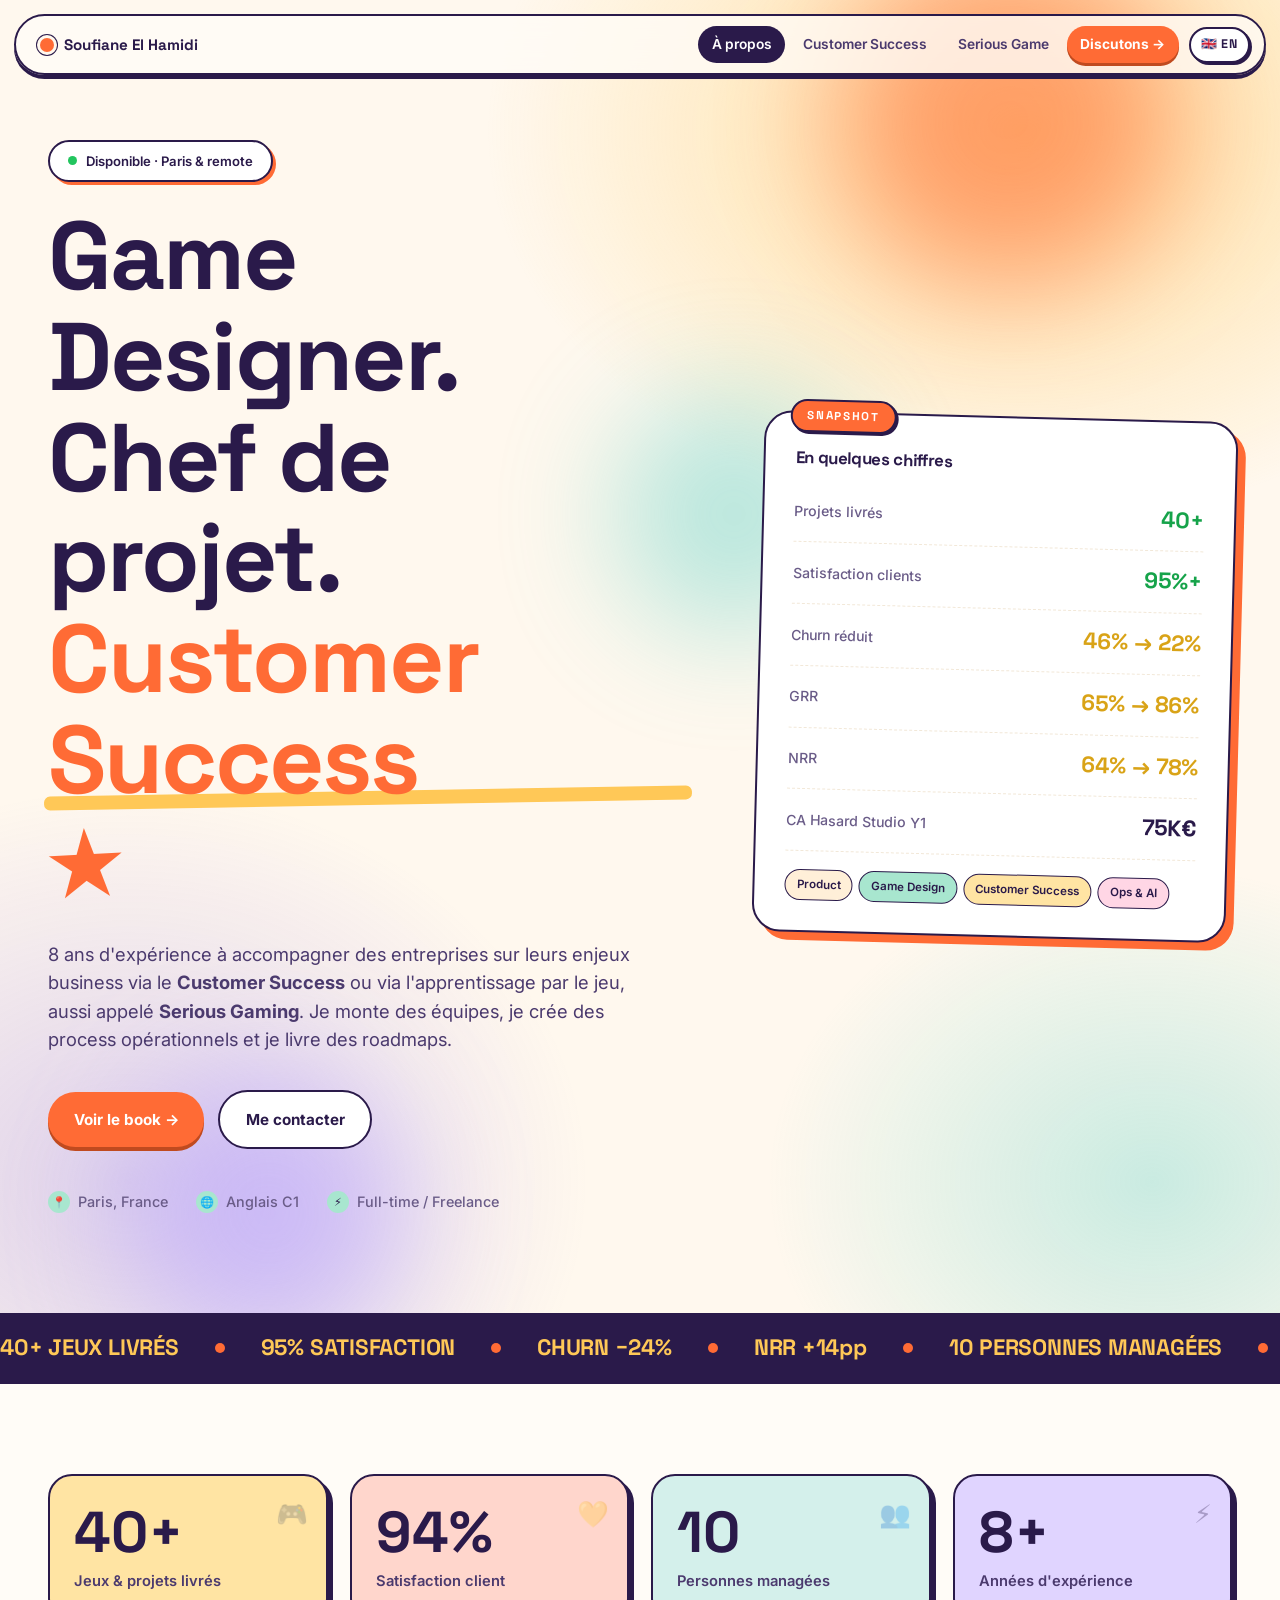
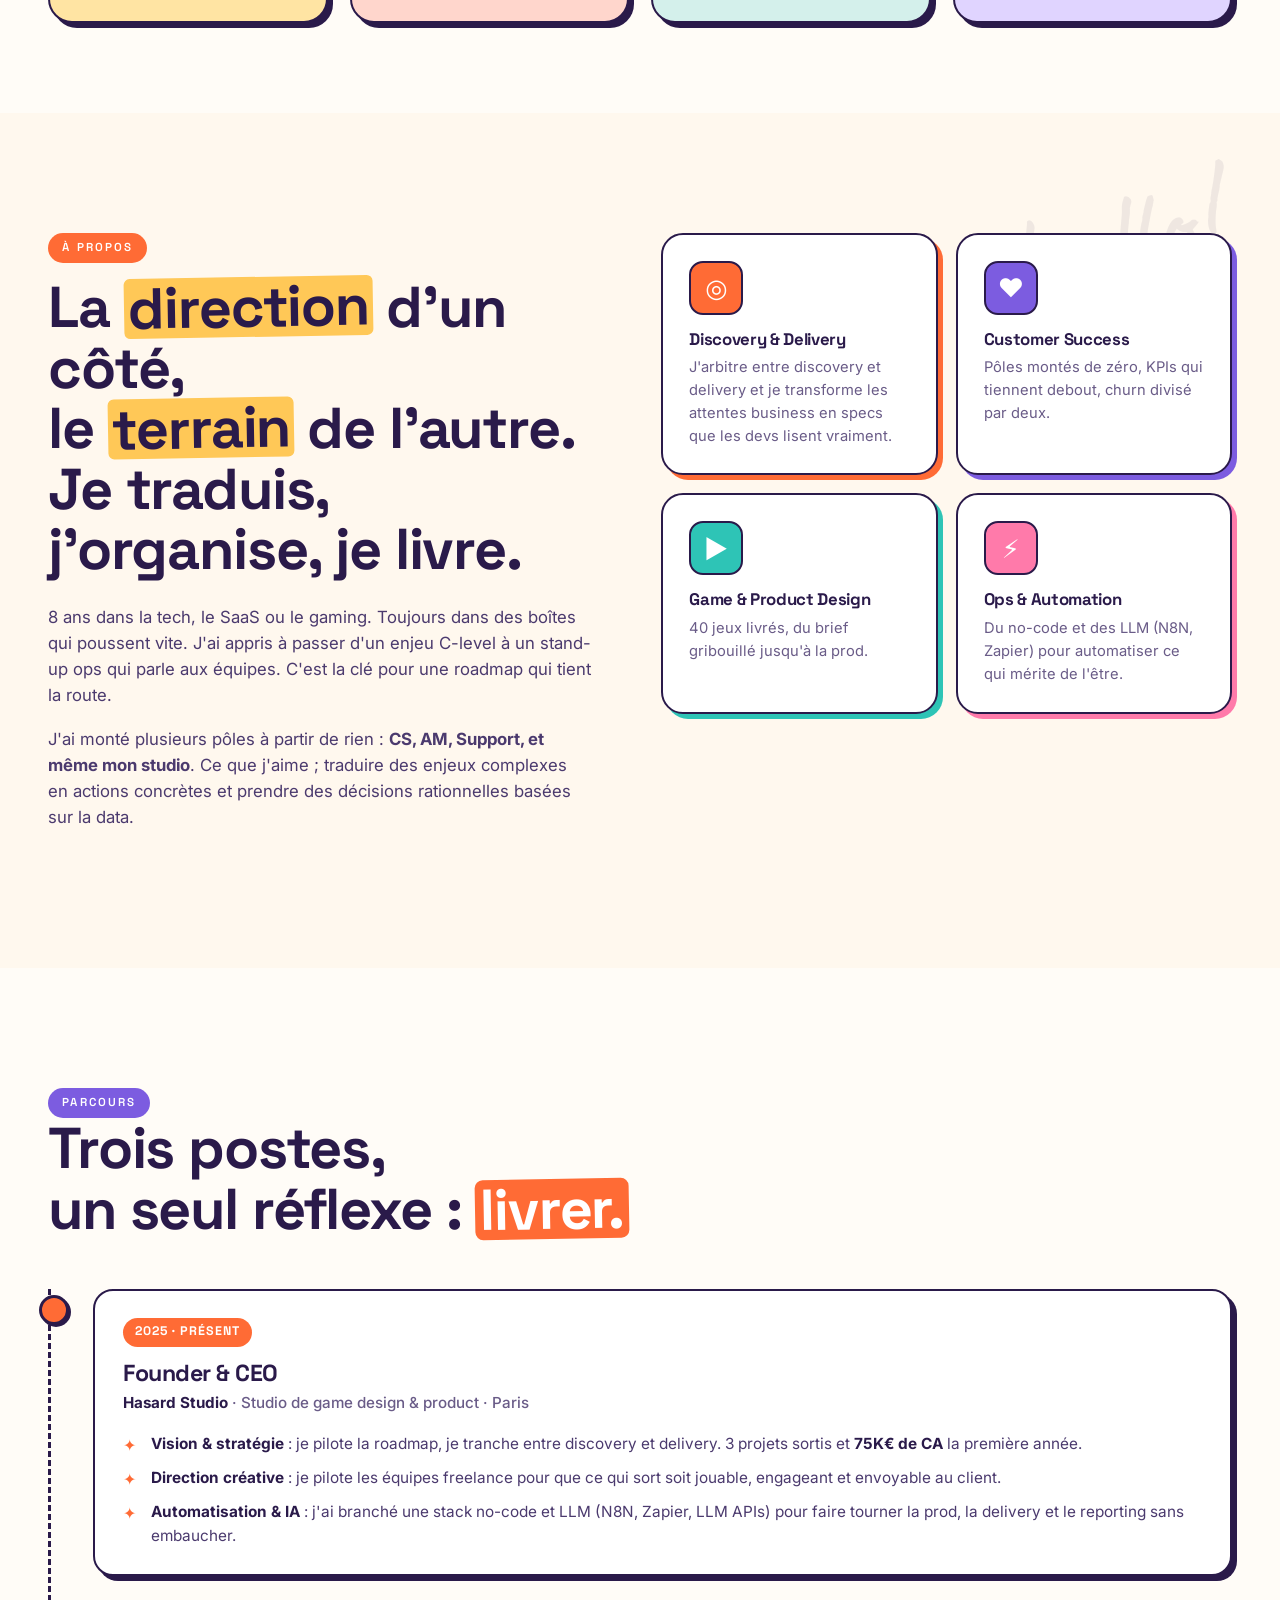
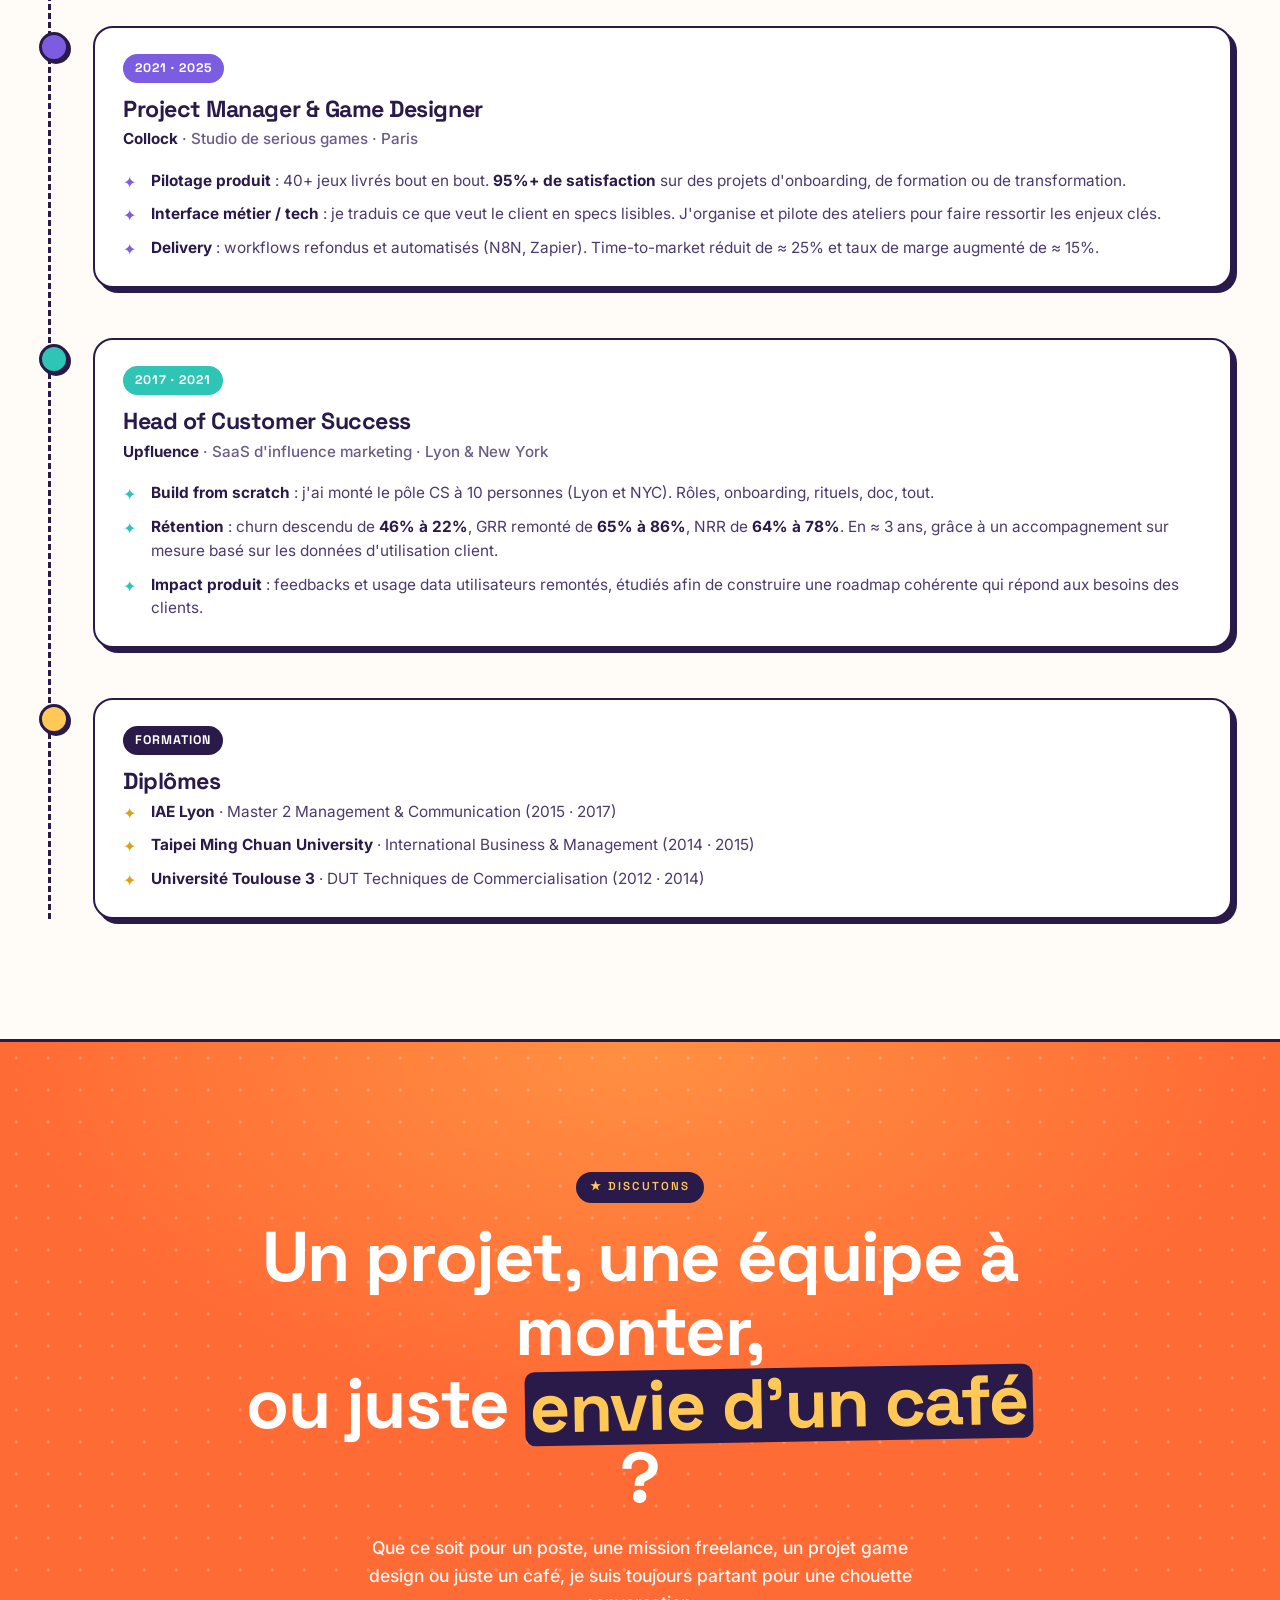
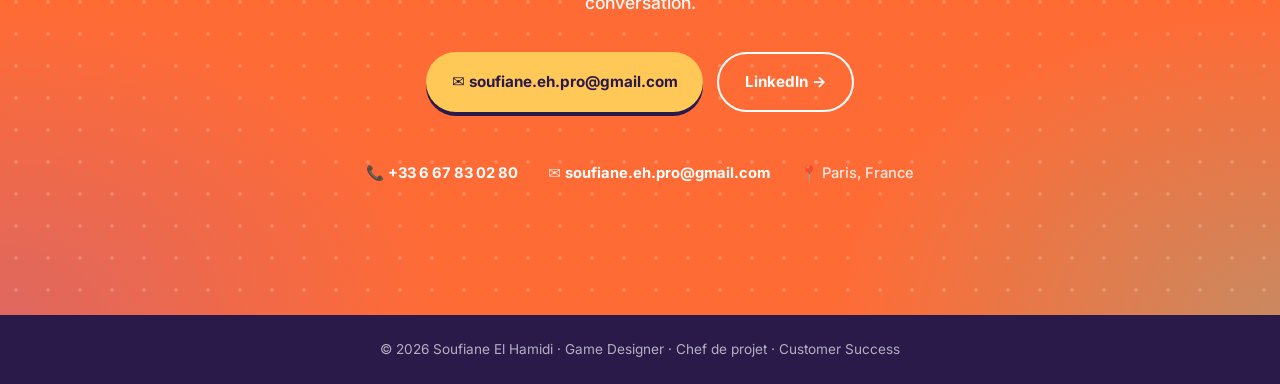
==== commit cc26b09f: "fix numbers" ====
--- a/index.html
+++ b/index.html
@@ -61,8 +61,8 @@
         <div class="row"><span class="lbl">Projets livrés</span><span class="val">40+</span></div>
         <div class="row"><span class="lbl">Satisfaction clients</span><span class="val">95%+</span></div>
         <div class="row"><span class="lbl">Churn réduit</span><span class="val">46% → 22%</span></div>
-        <div class="row"><span class="lbl">GRR</span><span class="val">64% → 78%</span></div>
-        <div class="row"><span class="lbl">NRR</span><span class="val">65% → 86%</span></div>
+        <div class="row"><span class="lbl">GRR</span><span class="val">65% → 86%</span></div>
+        <div class="row"><span class="lbl">NRR</span><span class="val">64% → 78%</span></div>
         <div class="row"><span class="lbl">CA Hasard Studio Y1</span><span class="val">75K€</span></div>
         <div class="roles">
           <span>Product</span>
@@ -78,8 +78,8 @@
 <!-- MARQUEE -->
 <div class="marquee">
   <div class="marquee-track">
-    <span>40+ JEUX LIVRÉS <span class="dotsep"></span> 95% SATISFACTION <span class="dotsep"></span> CHURN −24% <span class="dotsep"></span> NRR +31% <span class="dotsep"></span> 10 PERSONNES MANAGÉES <span class="dotsep"></span> 75K€ CA Y1 <span class="dotsep"></span></span>
-    <span>40+ JEUX LIVRÉS <span class="dotsep"></span> 95% SATISFACTION <span class="dotsep"></span> CHURN −24% <span class="dotsep"></span> NRR +31% <span class="dotsep"></span> 10 PERSONNES MANAGÉES <span class="dotsep"></span> 75K€ CA Y1 <span class="dotsep"></span></span>
+    <span>40+ JEUX LIVRÉS <span class="dotsep"></span> 95% SATISFACTION <span class="dotsep"></span> CHURN −24% <span class="dotsep"></span> NRR +14pp <span class="dotsep"></span> 10 PERSONNES MANAGÉES <span class="dotsep"></span> 75K€ CA Y1 <span class="dotsep"></span></span>
+    <span>40+ JEUX LIVRÉS <span class="dotsep"></span> 95% SATISFACTION <span class="dotsep"></span> CHURN −24% <span class="dotsep"></span> NRR +14pp <span class="dotsep"></span> 10 PERSONNES MANAGÉES <span class="dotsep"></span> 75K€ CA Y1 <span class="dotsep"></span></span>
   </div>
 </div>
 
@@ -195,7 +195,7 @@
           <div class="company"><strong>Upfluence</strong> · SaaS d'influence marketing · Lyon &amp; New York</div>
           <ul class="tl-bullets">
             <li><strong>Build from scratch</strong> : j'ai monté le pôle CS à 10 personnes (Lyon et NYC). Rôles, onboarding, rituels, doc, tout.</li>
-            <li><strong>Rétention</strong> : churn descendu de <strong>46% à 22%</strong>, GRR remonté de <strong>64% à 78%</strong>, NRR de <strong>65% à 86%</strong>. En ≈ 3 ans, grâce à un accompagnement sur mesure basé sur les données d'utilisation client.</li>
+            <li><strong>Rétention</strong> : churn descendu de <strong>46% à 22%</strong>, GRR remonté de <strong>65% à 86%</strong>, NRR de <strong>64% à 78%</strong>. En ≈ 3 ans, grâce à un accompagnement sur mesure basé sur les données d'utilisation client.</li>
             <li><strong>Impact produit</strong> : feedbacks et usage data utilisateurs remontés, étudiés afin de construire une roadmap cohérente qui répond aux besoins des clients.</li>
           </ul>
         </div>
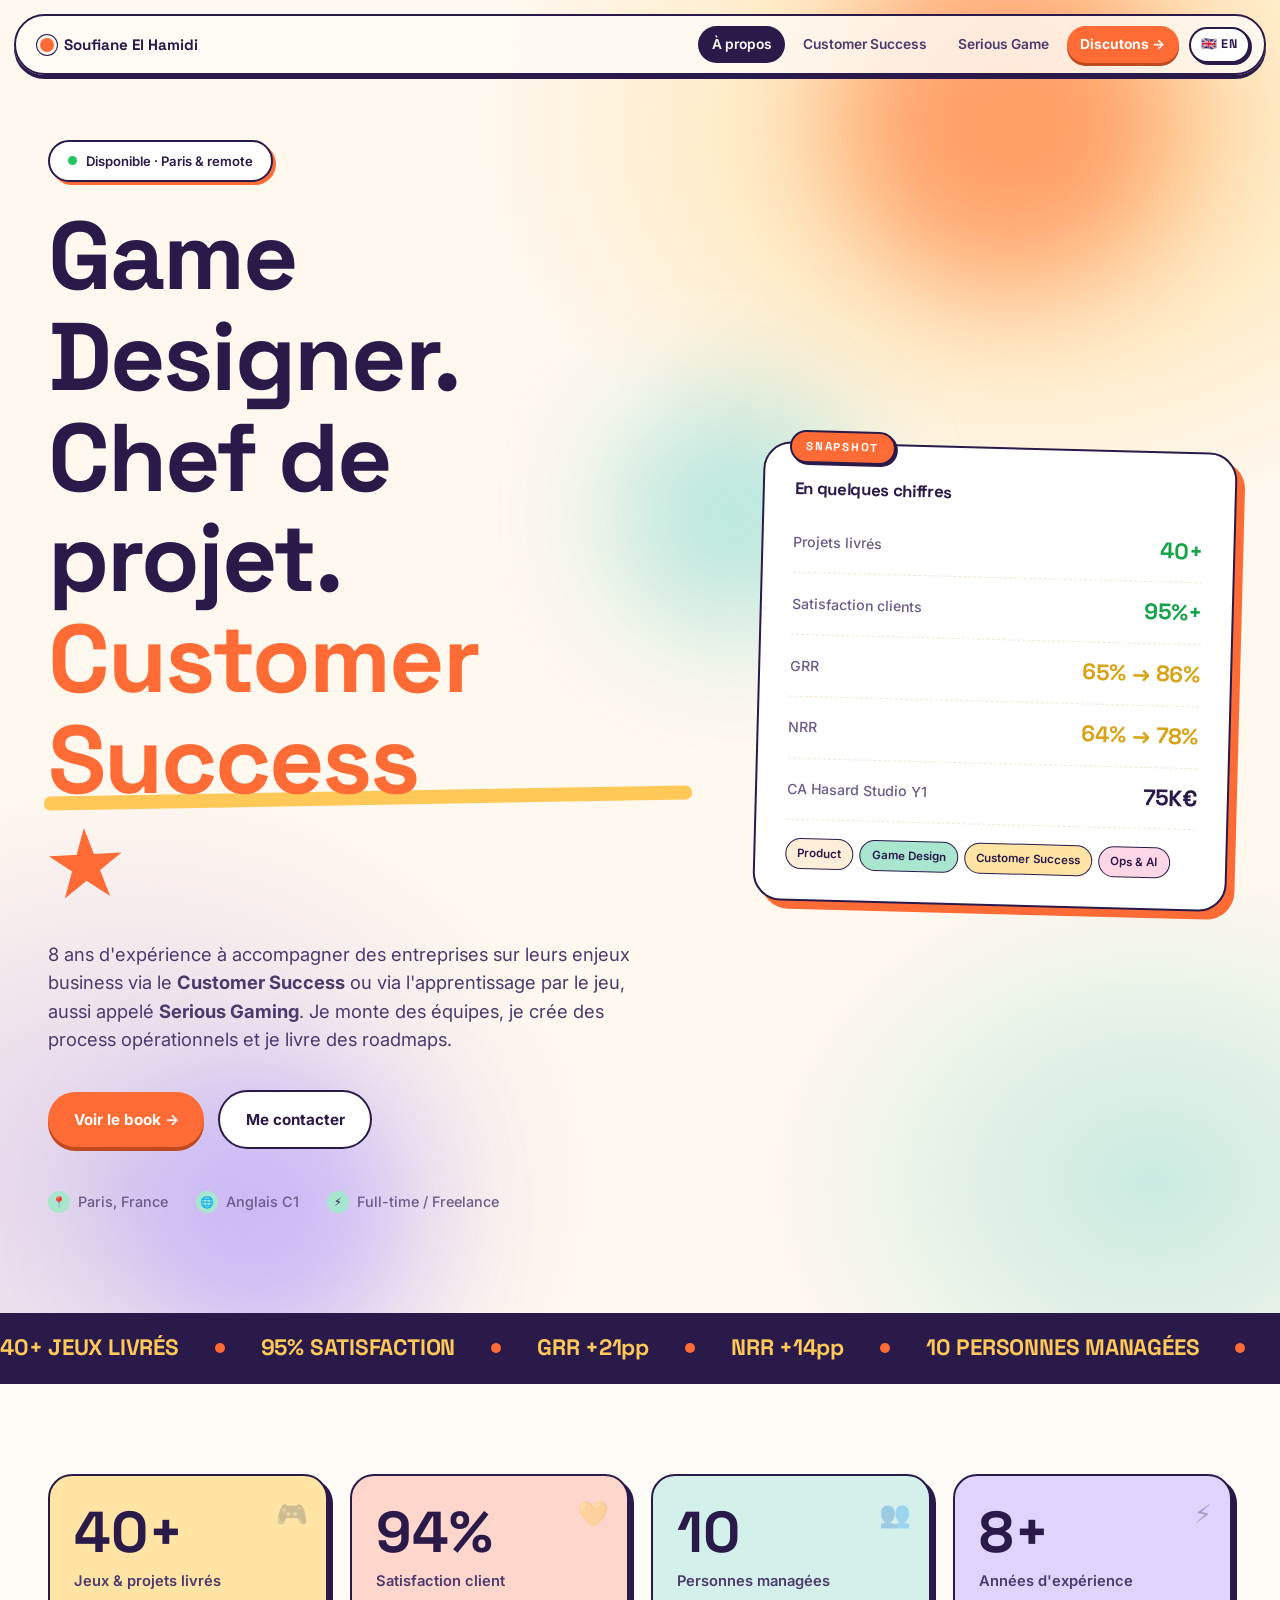
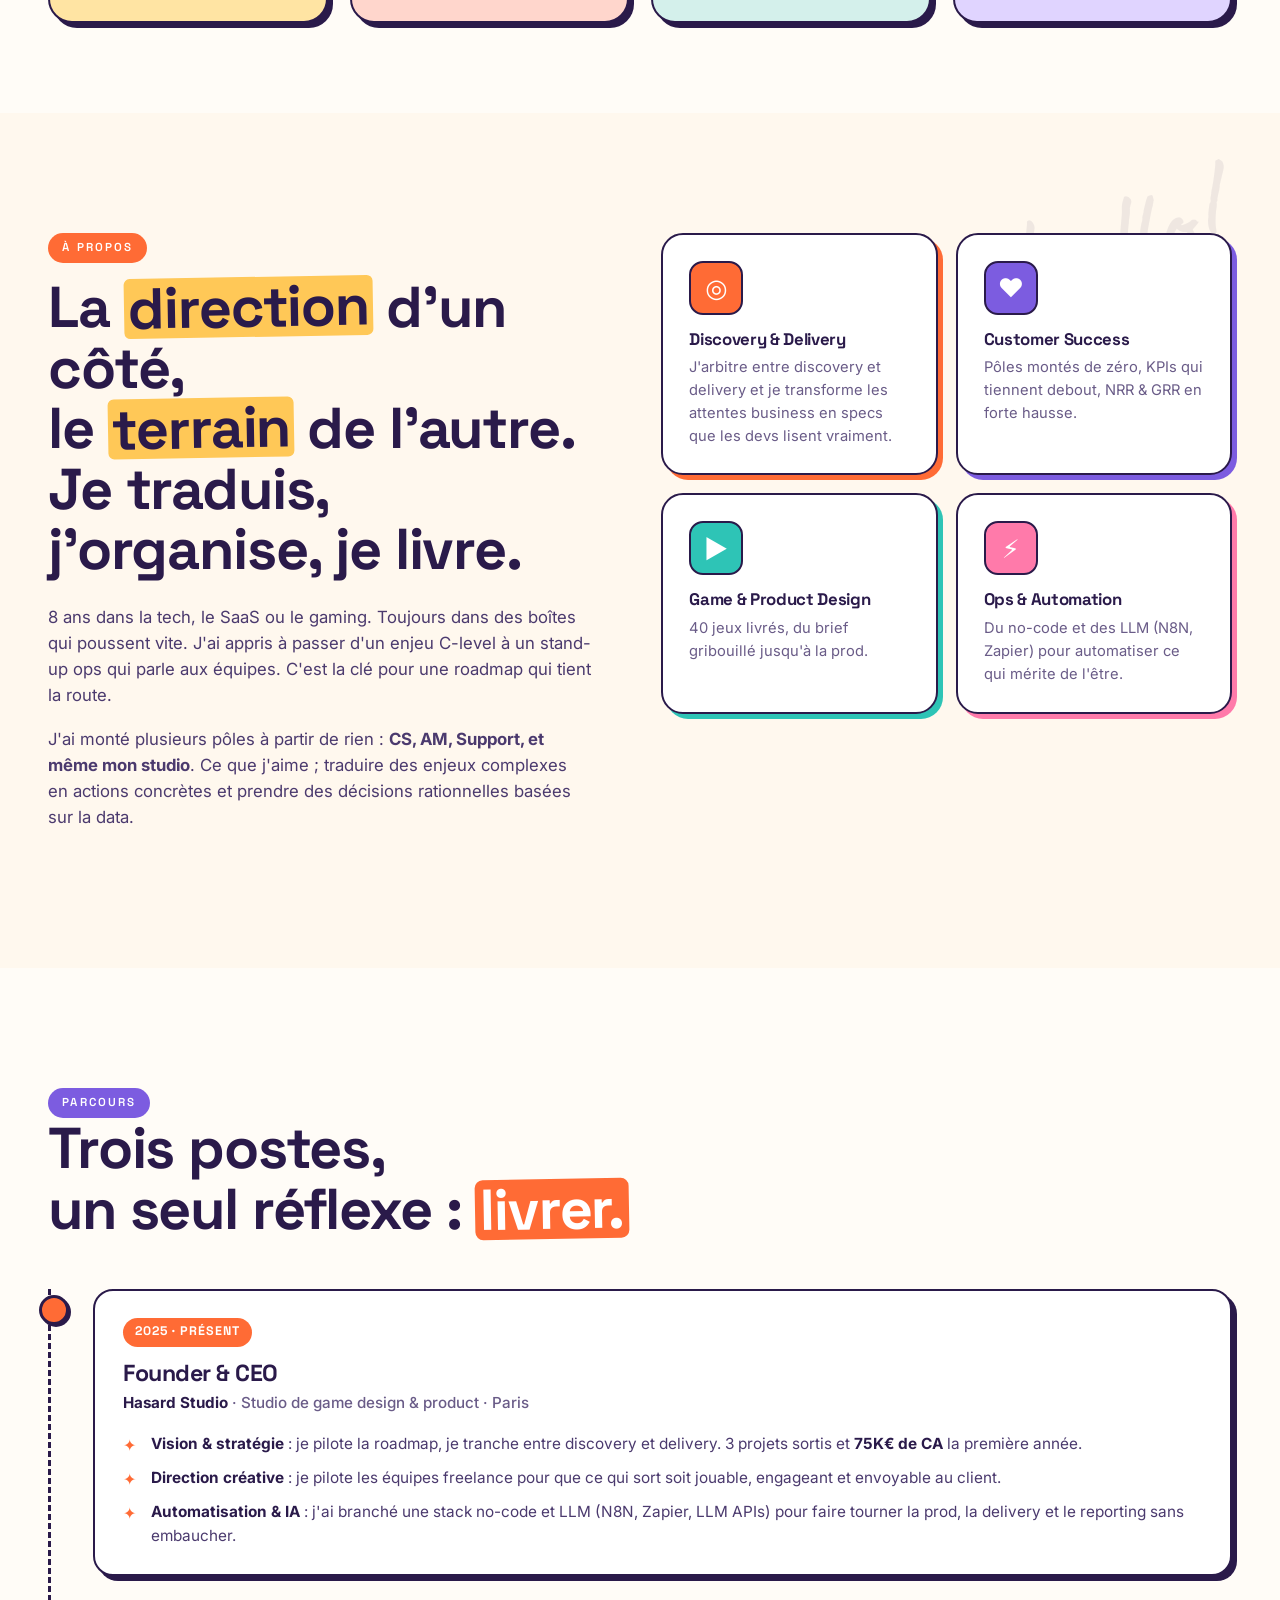
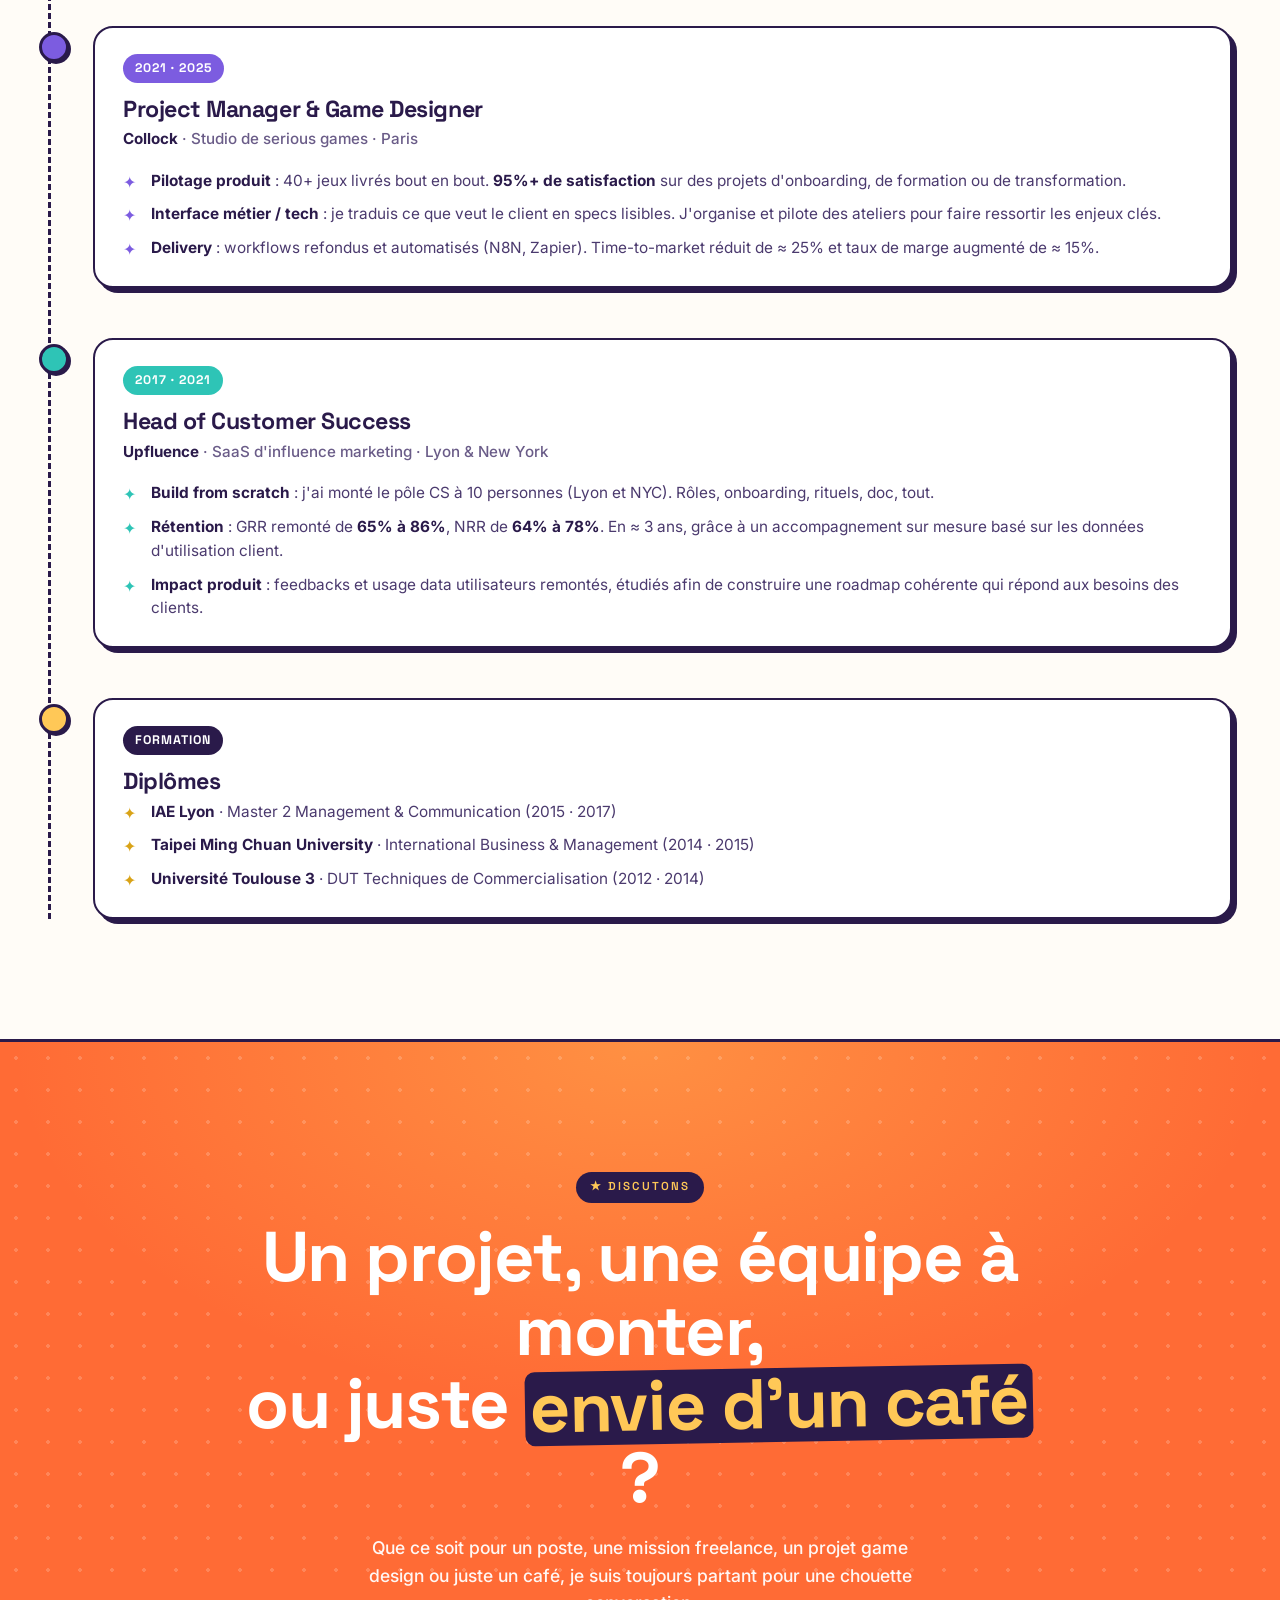
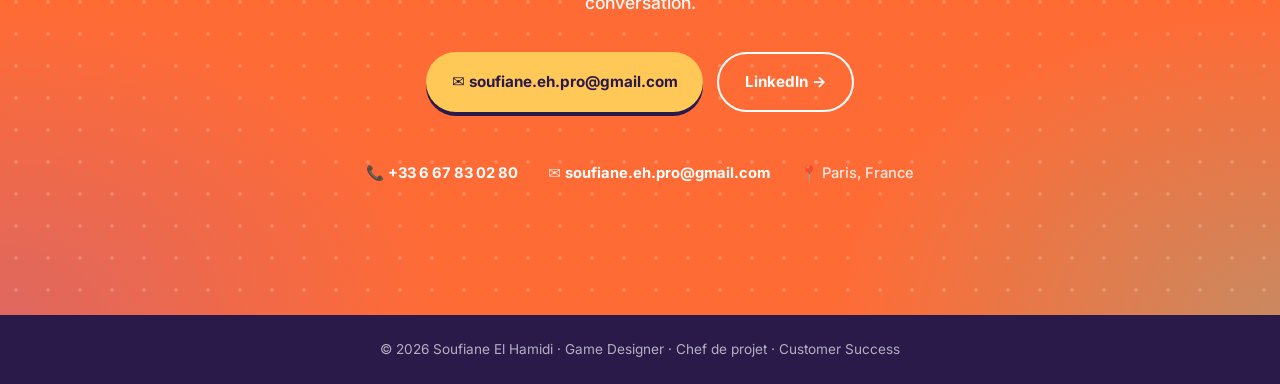
==== commit cac8d0b9: "enlever churn" ====
--- a/index.html
+++ b/index.html
@@ -60,7 +60,6 @@
         <h3>En quelques chiffres</h3>
         <div class="row"><span class="lbl">Projets livrés</span><span class="val">40+</span></div>
         <div class="row"><span class="lbl">Satisfaction clients</span><span class="val">95%+</span></div>
-        <div class="row"><span class="lbl">Churn réduit</span><span class="val">46% → 22%</span></div>
         <div class="row"><span class="lbl">GRR</span><span class="val">65% → 86%</span></div>
         <div class="row"><span class="lbl">NRR</span><span class="val">64% → 78%</span></div>
         <div class="row"><span class="lbl">CA Hasard Studio Y1</span><span class="val">75K€</span></div>
@@ -78,8 +77,8 @@
 <!-- MARQUEE -->
 <div class="marquee">
   <div class="marquee-track">
-    <span>40+ JEUX LIVRÉS <span class="dotsep"></span> 95% SATISFACTION <span class="dotsep"></span> CHURN −24% <span class="dotsep"></span> NRR +14pp <span class="dotsep"></span> 10 PERSONNES MANAGÉES <span class="dotsep"></span> 75K€ CA Y1 <span class="dotsep"></span></span>
-    <span>40+ JEUX LIVRÉS <span class="dotsep"></span> 95% SATISFACTION <span class="dotsep"></span> CHURN −24% <span class="dotsep"></span> NRR +14pp <span class="dotsep"></span> 10 PERSONNES MANAGÉES <span class="dotsep"></span> 75K€ CA Y1 <span class="dotsep"></span></span>
+    <span>40+ JEUX LIVRÉS <span class="dotsep"></span> 95% SATISFACTION <span class="dotsep"></span> GRR +21pp <span class="dotsep"></span> NRR +14pp <span class="dotsep"></span> 10 PERSONNES MANAGÉES <span class="dotsep"></span> 75K€ CA Y1 <span class="dotsep"></span></span>
+    <span>40+ JEUX LIVRÉS <span class="dotsep"></span> 95% SATISFACTION <span class="dotsep"></span> GRR +21pp <span class="dotsep"></span> NRR +14pp <span class="dotsep"></span> 10 PERSONNES MANAGÉES <span class="dotsep"></span> 75K€ CA Y1 <span class="dotsep"></span></span>
   </div>
 </div>
 
@@ -138,7 +137,7 @@
         <div class="about-card">
           <div class="icn-wrap">♥</div>
           <h4>Customer Success</h4>
-          <p>Pôles montés de zéro, KPIs qui tiennent debout, churn divisé par deux.</p>
+          <p>Pôles montés de zéro, KPIs qui tiennent debout, NRR &amp; GRR en forte hausse.</p>
         </div>
         <div class="about-card">
           <div class="icn-wrap">▶</div>
@@ -195,7 +194,7 @@
           <div class="company"><strong>Upfluence</strong> · SaaS d'influence marketing · Lyon &amp; New York</div>
           <ul class="tl-bullets">
             <li><strong>Build from scratch</strong> : j'ai monté le pôle CS à 10 personnes (Lyon et NYC). Rôles, onboarding, rituels, doc, tout.</li>
-            <li><strong>Rétention</strong> : churn descendu de <strong>46% à 22%</strong>, GRR remonté de <strong>65% à 86%</strong>, NRR de <strong>64% à 78%</strong>. En ≈ 3 ans, grâce à un accompagnement sur mesure basé sur les données d'utilisation client.</li>
+            <li><strong>Rétention</strong> : GRR remonté de <strong>65% à 86%</strong>, NRR de <strong>64% à 78%</strong>. En ≈ 3 ans, grâce à un accompagnement sur mesure basé sur les données d'utilisation client.</li>
             <li><strong>Impact produit</strong> : feedbacks et usage data utilisateurs remontés, étudiés afin de construire une roadmap cohérente qui répond aux besoins des clients.</li>
           </ul>
         </div>
--- a/styles.css
+++ b/styles.css
@@ -239,13 +239,12 @@
   font-family:'Space Grotesk',sans-serif;font-weight:700;font-size:1.4rem;
   color:var(--ink);
 }
-/* Snapshot rows: 3=Projets(green), 4=Satisfaction(green), 5=Churn(yellow), 6=GRR(yellow), 7=NRR(yellow), 8=CA(ink) */
+/* Snapshot rows: 3=Projets(green), 4=Satisfaction(green), 5=GRR(yellow), 6=NRR(yellow), 7=CA(ink) */
 .hero-card .row:nth-child(3) .val{color:var(--green-deep)}
 .hero-card .row:nth-child(4) .val{color:var(--green-deep)}
 .hero-card .row:nth-child(5) .val{color:var(--yellow-deep)}
 .hero-card .row:nth-child(6) .val{color:var(--yellow-deep)}
-.hero-card .row:nth-child(7) .val{color:var(--yellow-deep)}
-.hero-card .row:nth-child(8) .val{color:var(--ink)}
+.hero-card .row:nth-child(7) .val{color:var(--ink)}
 .hero-card .roles{
   display:flex;flex-wrap:wrap;gap:6px;margin-top:18px;
 }
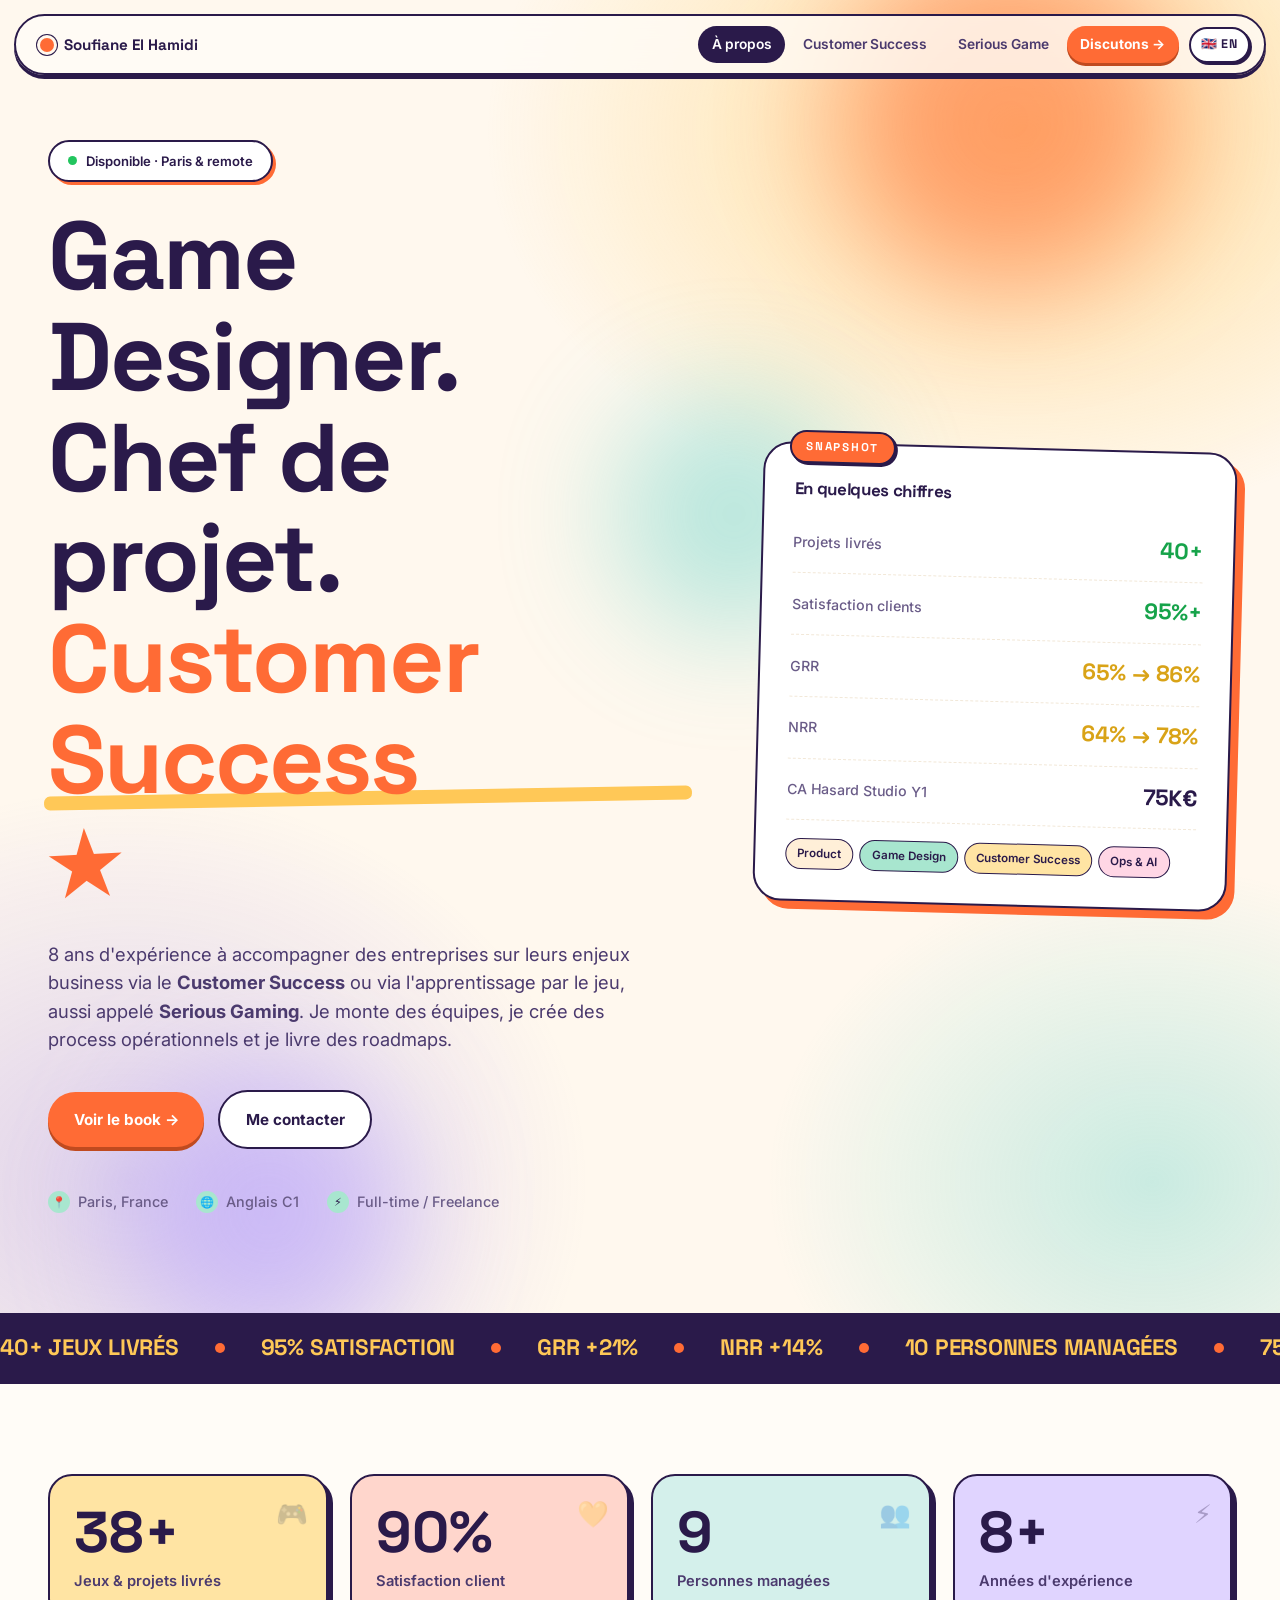
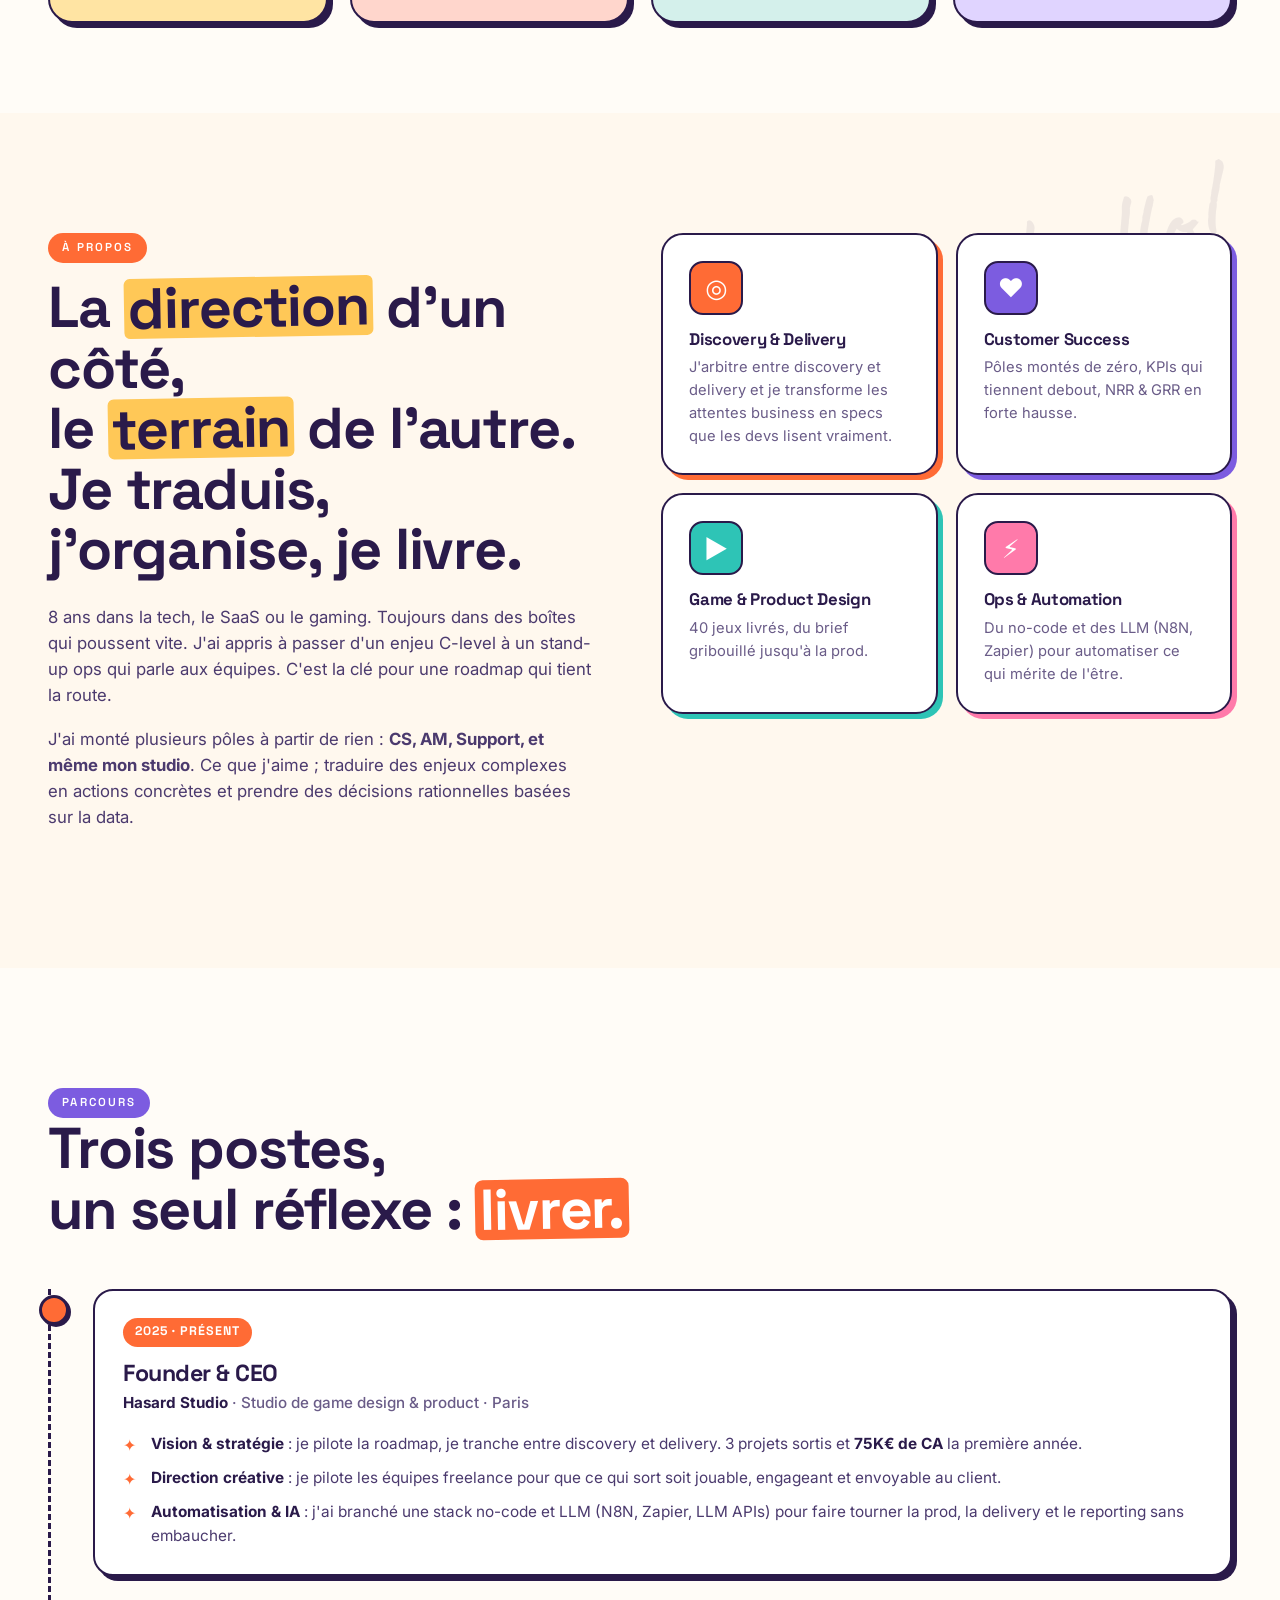
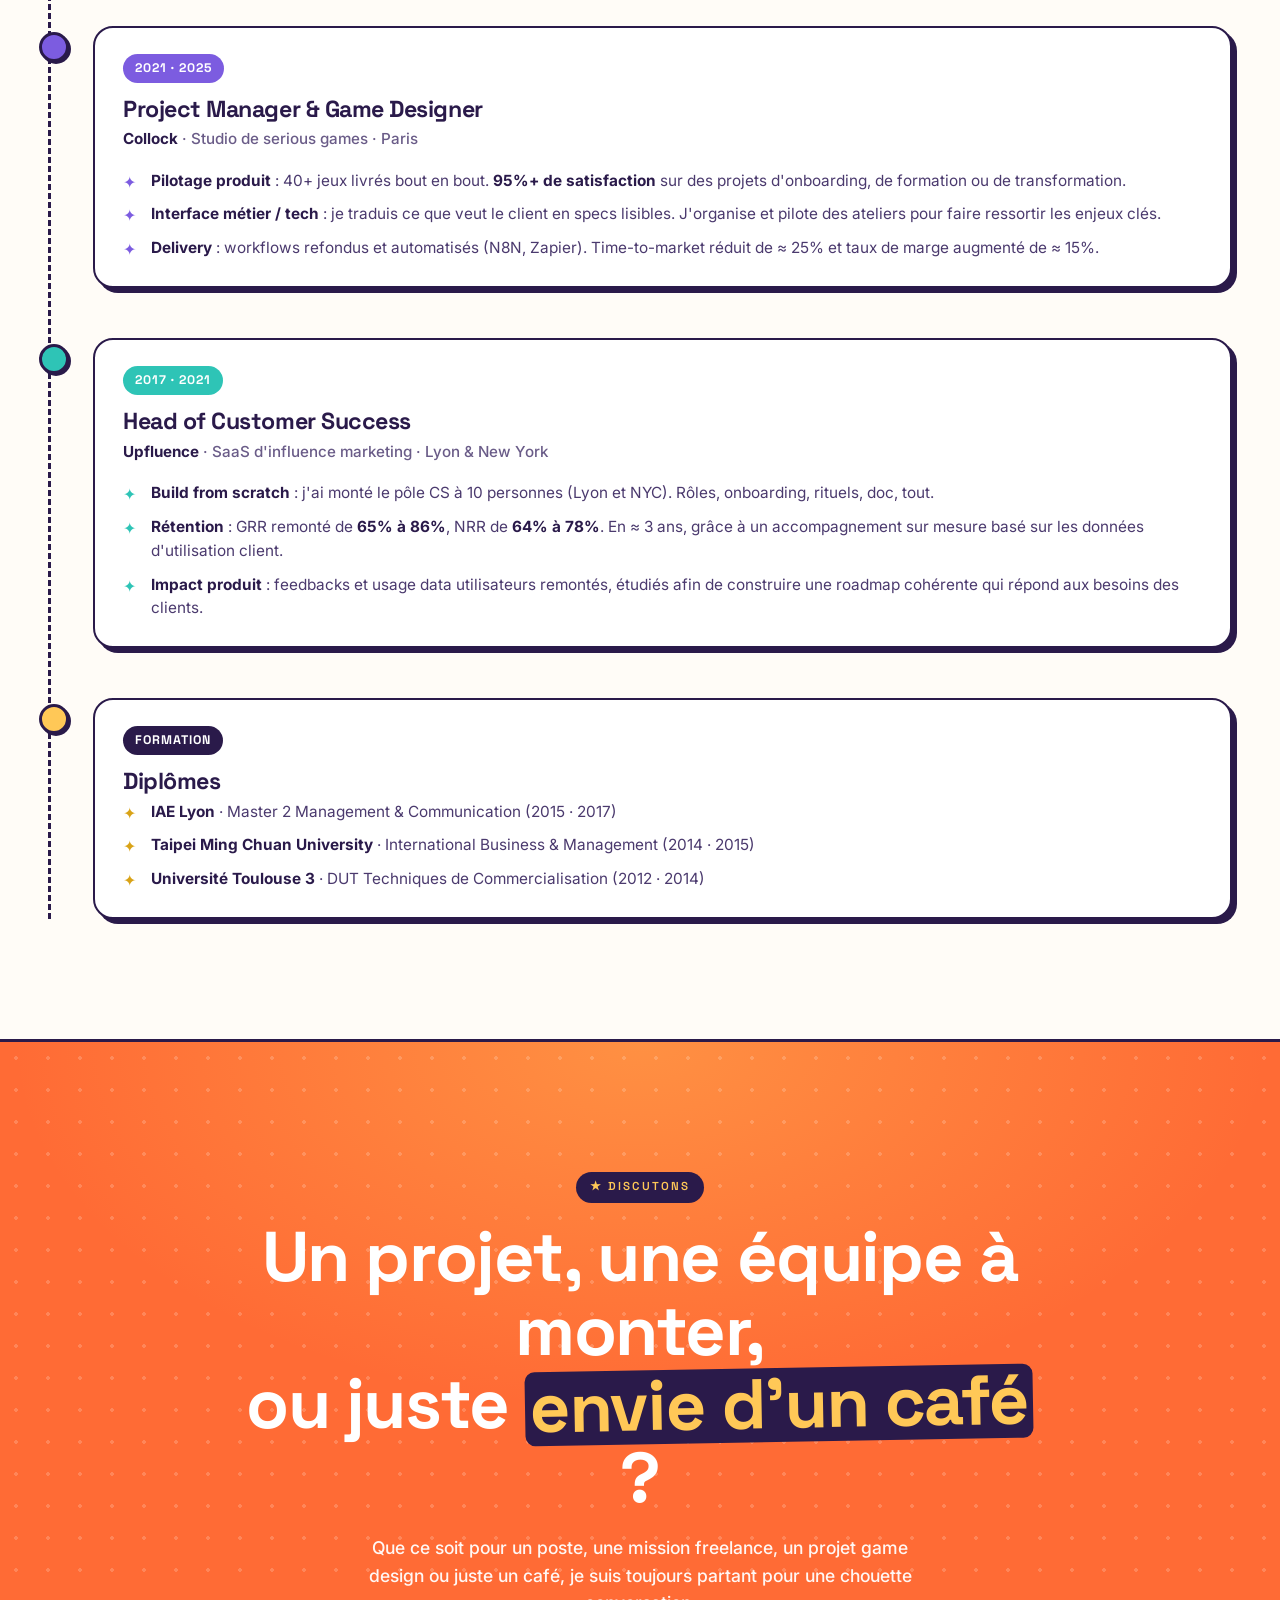
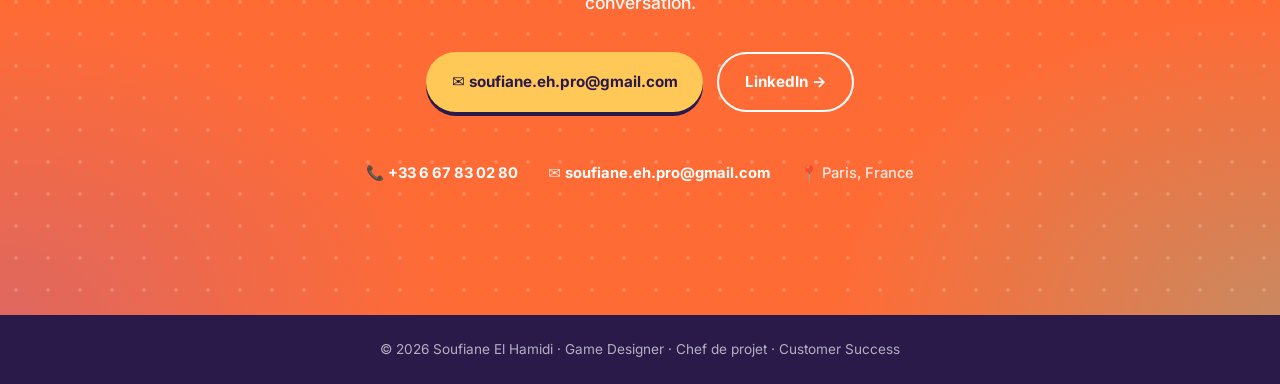
==== commit 55d44e72: "fix pp" ====
--- a/index.html
+++ b/index.html
@@ -77,8 +77,8 @@
 <!-- MARQUEE -->
 <div class="marquee">
   <div class="marquee-track">
-    <span>40+ JEUX LIVRÉS <span class="dotsep"></span> 95% SATISFACTION <span class="dotsep"></span> GRR +21pp <span class="dotsep"></span> NRR +14pp <span class="dotsep"></span> 10 PERSONNES MANAGÉES <span class="dotsep"></span> 75K€ CA Y1 <span class="dotsep"></span></span>
-    <span>40+ JEUX LIVRÉS <span class="dotsep"></span> 95% SATISFACTION <span class="dotsep"></span> GRR +21pp <span class="dotsep"></span> NRR +14pp <span class="dotsep"></span> 10 PERSONNES MANAGÉES <span class="dotsep"></span> 75K€ CA Y1 <span class="dotsep"></span></span>
+    <span>40+ JEUX LIVRÉS <span class="dotsep"></span> 95% SATISFACTION <span class="dotsep"></span> GRR +21% <span class="dotsep"></span> NRR +14% <span class="dotsep"></span> 10 PERSONNES MANAGÉES <span class="dotsep"></span> 75K€ CA Y1 <span class="dotsep"></span></span>
+    <span>40+ JEUX LIVRÉS <span class="dotsep"></span> 95% SATISFACTION <span class="dotsep"></span> GRR +21% <span class="dotsep"></span> NRR +14% <span class="dotsep"></span> 10 PERSONNES MANAGÉES <span class="dotsep"></span> 75K€ CA Y1 <span class="dotsep"></span></span>
   </div>
 </div>
 
